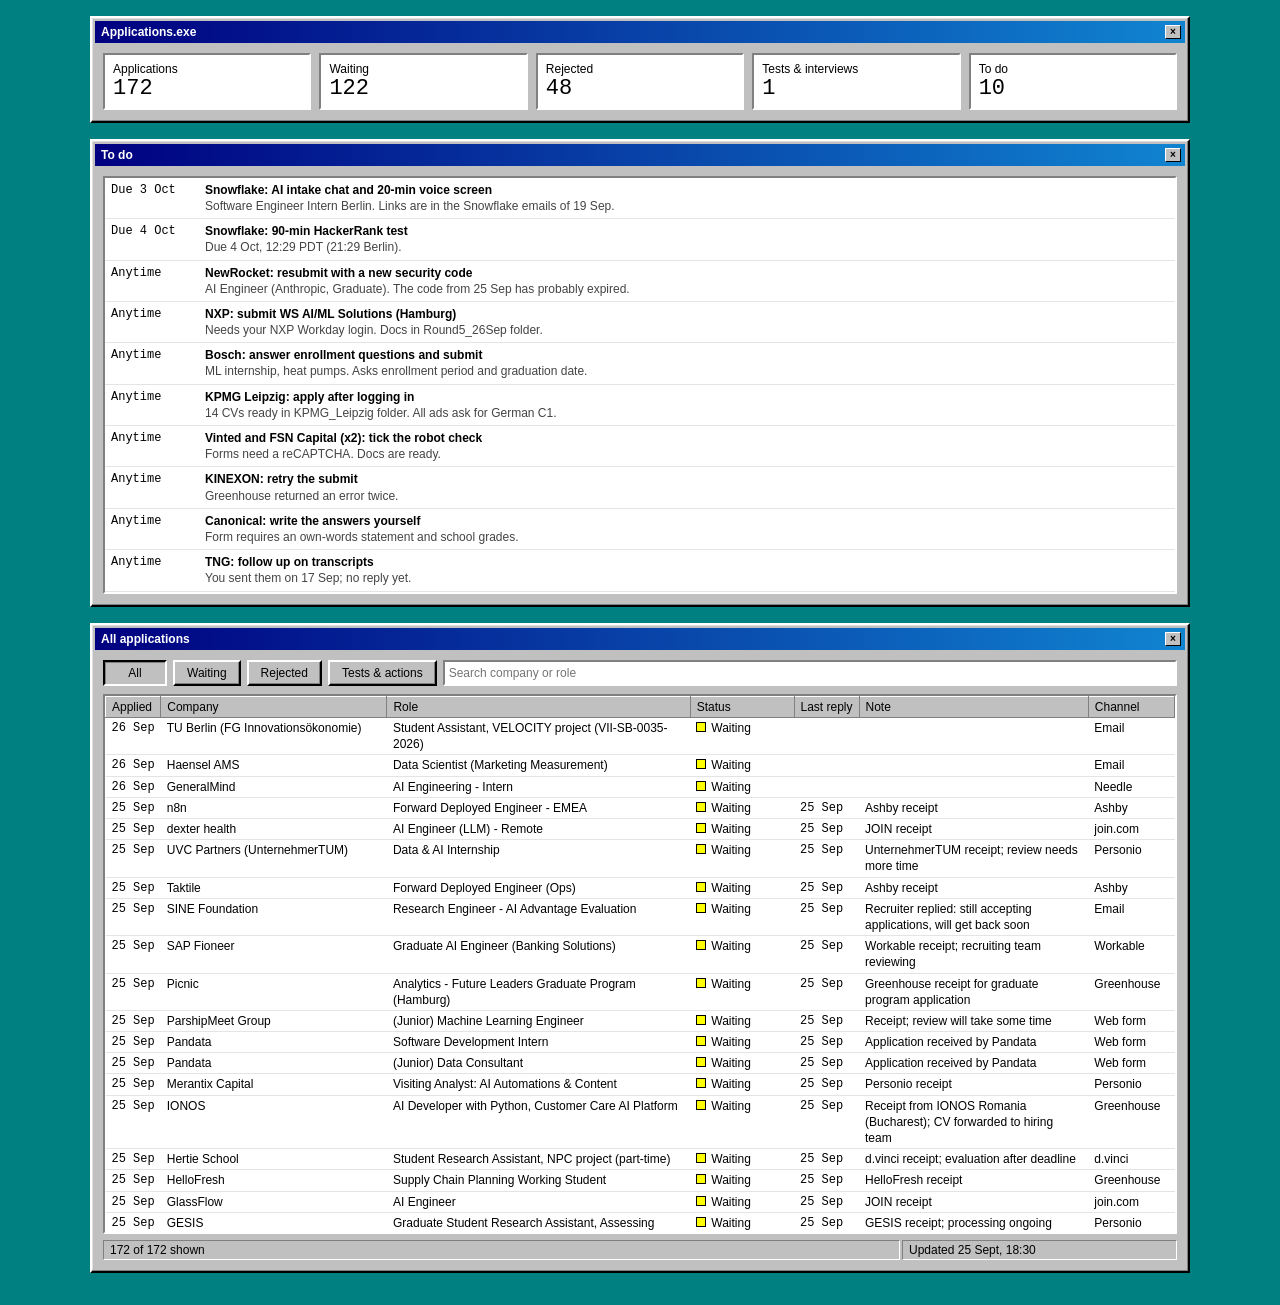
==== apps-7q2m/index.html @ 067a0014 "Add applications dashboard Signed-off-by: Enes Sejdini <enessejdin111@gmail.com>" ====
<!DOCTYPE html>
<html lang="en">
<head>
<meta charset="utf-8">
<meta name="viewport" content="width=device-width, initial-scale=1">
<meta name="robots" content="noindex, nofollow, noarchive">
<title>Applications</title>
<link rel="icon" href="data:,">
<style>
  :root {
    --face: #c0c0c0; --hi: #ffffff; --lo: #808080; --dark: #000000;
    --desk: #008080; --title: #000080; --title2: #1084d0; --field: #ffffff;
    --text: #000000; --sel: #000080; --seltext: #ffffff;
  }
  * { box-sizing: border-box; }
  html, body { margin: 0; }
  body {
    background: var(--desk); color: var(--text);
    font: 12px/1.35 Tahoma, "MS Sans Serif", "Segoe UI", Verdana, sans-serif;
    padding: 16px; min-height: 100vh;
  }
  .win {
    background: var(--face); max-width: 1100px; margin: 0 auto 16px;
    border: 2px solid; border-color: var(--hi) var(--dark) var(--dark) var(--hi);
    box-shadow: inset -1px -1px var(--lo), inset 1px 1px #dfdfdf; padding: 3px;
  }
  .bar {
    background: linear-gradient(90deg, var(--title), var(--title2));
    color: #fff; font-weight: bold; padding: 3px 4px 3px 6px;
    display: flex; align-items: center; justify-content: space-between; gap: 8px;
  }
  .bar .x {
    width: 16px; height: 14px; background: var(--face); color: #000; font: bold 10px/12px Tahoma, sans-serif;
    text-align: center; border: 1px solid; border-color: var(--hi) var(--dark) var(--dark) var(--hi);
  }
  .body { padding: 10px 8px 8px; }
  .row { display: flex; flex-wrap: wrap; gap: 8px; }
  .stat {
    flex: 1 1 120px; background: var(--field); padding: 6px 8px;
    border: 2px solid; border-color: var(--lo) var(--hi) var(--hi) var(--lo);
  }
  .stat b { display: block; font-size: 22px; line-height: 1.1; font-weight: normal; font-family: "Courier New", monospace; }
  button, .btn {
    font: inherit; color: #000; background: var(--face); padding: 3px 12px; min-width: 64px; cursor: pointer;
    border: 2px solid; border-color: var(--hi) var(--dark) var(--dark) var(--hi);
    box-shadow: inset -1px -1px var(--lo);
  }
  button:active, button[aria-pressed="true"] {
    border-color: var(--dark) var(--hi) var(--hi) var(--dark); box-shadow: inset 1px 1px var(--lo);
  }
  button:focus-visible { outline: 1px dotted #000; outline-offset: -5px; }
  input[type=search] {
    font: inherit; padding: 3px 4px; background: var(--field); min-width: 180px; flex: 1 1 180px;
    border: 2px solid; border-color: var(--lo) var(--hi) var(--hi) var(--lo);
  }
  .toolbar { display: flex; flex-wrap: wrap; gap: 6px; align-items: center; margin-bottom: 8px; }
  .sunken {
    background: var(--field); border: 2px solid; border-color: var(--lo) var(--hi) var(--hi) var(--lo);
    overflow: auto; max-height: 60vh;
  }
  table { border-collapse: collapse; width: 100%; min-width: 760px; }
  th {
    position: sticky; top: 0; background: var(--face); text-align: left; font-weight: normal;
    padding: 2px 6px; white-space: nowrap; cursor: pointer; user-select: none;
    border: 1px solid; border-color: var(--hi) var(--lo) var(--lo) var(--hi);
  }
  td { padding: 2px 6px; vertical-align: top; border-bottom: 1px solid #e4e4e4; }
  tr:hover td { background: var(--sel); color: var(--seltext); }
  td.d { white-space: nowrap; font-family: "Courier New", monospace; }
  .st { white-space: nowrap; }
  .st::before { content: ""; display: inline-block; width: 8px; height: 8px; margin-right: 5px; border: 1px solid #000; vertical-align: 0; }
  .st.Waiting::before { background: #ffff00; }
  .st.Rejected::before { background: #808080; }
  .st.Assessment::before, .st.Interview::before { background: #00ff00; }
  .st.Action::before { background: #ff0000; }
  ul.todo { margin: 0; padding: 0; list-style: none; }
  ul.todo li { padding: 4px 6px; border-bottom: 1px solid #e4e4e4; display: flex; gap: 10px; }
  ul.todo .due { font-family: "Courier New", monospace; white-space: nowrap; min-width: 84px; }
  ul.todo .sub { color: #444; }
  tr:hover td .sub { color: inherit; }
  .status {
    display: flex; gap: 2px; margin-top: 6px;
  }
  .status span {
    padding: 1px 6px; flex: 1; border: 1px solid; border-color: var(--lo) var(--hi) var(--hi) var(--lo); white-space: nowrap; overflow: hidden; text-overflow: ellipsis;
  }
  .status span:first-child { flex: 3; }
  @media (max-width: 600px) { body { padding: 8px; } .stat b { font-size: 18px; } }
</style>
</head>
<body>

<div class="win">
  <div class="bar"><span>Applications.exe</span><span class="x" aria-hidden="true">×</span></div>
  <div class="body">
    <div class="row" id="stats"></div>
  </div>
</div>

<div class="win">
  <div class="bar"><span>To do</span><span class="x" aria-hidden="true">×</span></div>
  <div class="body"><div class="sunken" style="max-height:none"><ul class="todo" id="todo"></ul></div></div>
</div>

<div class="win">
  <div class="bar"><span>All applications</span><span class="x" aria-hidden="true">×</span></div>
  <div class="body">
    <div class="toolbar" id="filters">
      <button data-f="all" aria-pressed="true">All</button>
      <button data-f="Waiting">Waiting</button>
      <button data-f="Rejected">Rejected</button>
      <button data-f="open">Tests &amp; actions</button>
      <input type="search" id="q" placeholder="Search company or role" aria-label="Search">
    </div>
    <div class="sunken">
      <table>
        <thead><tr>
          <th data-k="date">Applied</th><th data-k="company">Company</th><th data-k="role">Role</th>
          <th data-k="state">Status</th><th data-k="last">Last reply</th><th data-k="note">Note</th><th data-k="method">Channel</th>
        </tr></thead>
        <tbody id="rows"></tbody>
      </table>
    </div>
    <div class="status"><span id="sb1">Loading…</span><span id="sb2"></span></div>
  </div>
</div>

<script>
(function () {
  var data = null, filter = "all", sortKey = "date", asc = false;
  var $ = function (id) { return document.getElementById(id); };
  var esc = function (s) { return String(s == null ? "" : s).replace(/[&<>"]/g, function (c) { return {"&":"&amp;","<":"&lt;",">":"&gt;","\"":"&quot;"}[c]; }); };
  var fmt = function (d) {
    if (!d) return "";
    var p = d.split("-"); var m = ["Jan","Feb","Mar","Apr","May","Jun","Jul","Aug","Sep","Oct","Nov","Dec"];
    return p.length === 3 ? (+p[2]) + " " + m[+p[1] - 1] : d;
  };
  var cls = function (s) { return s === "Action needed" ? "Action" : s; };

  function stats() {
    var r = data.rows, c = {};
    r.forEach(function (x) { c[x.state] = (c[x.state] || 0) + 1; });
    var items = [
      ["Applications", r.length], ["Waiting", c.Waiting || 0], ["Rejected", c.Rejected || 0],
      ["Tests & interviews", (c.Interview || 0) + (c.Assessment || 0)], ["To do", data.todo.length]
    ];
    $("stats").innerHTML = items.map(function (i) { return '<div class="stat">' + esc(i[0]) + '<b>' + i[1] + '</b></div>'; }).join("");
  }

  function todo() {
    $("todo").innerHTML = data.todo.map(function (t) {
      return '<li><span class="due">' + (t.due ? "Due " + esc(fmt(t.due)) : "Anytime") + '</span><span><b>' + esc(t.item) + '</b><br><span class="sub">' + esc(t.detail) + '</span></span></li>';
    }).join("");
  }

  function table() {
    var q = $("q").value.trim().toLowerCase();
    var r = data.rows.filter(function (x) {
      if (filter === "open" && !(x.state === "Action needed" || x.state === "Assessment" || x.state === "Interview")) return false;
      if (filter !== "all" && filter !== "open" && x.state !== filter) return false;
      return !q || (x.company + " " + x.role).toLowerCase().indexOf(q) > -1;
    }).sort(function (a, b) {
      var A = a[sortKey] || "", B = b[sortKey] || "";
      return (A < B ? -1 : A > B ? 1 : 0) * (asc ? 1 : -1);
    });
    $("rows").innerHTML = r.map(function (x) {
      return "<tr><td class=d>" + esc(fmt(x.date)) + "</td><td>" + esc(x.company) + "</td><td>" + esc(x.role) +
        '</td><td class="st ' + esc(cls(x.state)) + '">' + esc(x.state) + "</td><td class=d>" + esc(fmt(x.last)) +
        "</td><td>" + esc(x.note) + "</td><td>" + esc(x.method) + "</td></tr>";
    }).join("");
    $("sb1").textContent = r.length + " of " + data.rows.length + " shown";
  }

  document.querySelectorAll("#filters button").forEach(function (b) {
    b.addEventListener("click", function () {
      filter = b.getAttribute("data-f");
      document.querySelectorAll("#filters button").forEach(function (o) { o.setAttribute("aria-pressed", o === b); });
      table();
    });
  });
  document.querySelectorAll("th").forEach(function (th) {
    th.addEventListener("click", function () {
      var k = th.getAttribute("data-k"); asc = sortKey === k ? !asc : k !== "date" && k !== "last"; sortKey = k; table();
    });
  });
  $("q").addEventListener("input", table);

  fetch("data.json", { cache: "no-store" }).then(function (r) { return r.json(); }).then(function (d) {
    data = d; stats(); todo(); table();
    var g = new Date(d.generated);
    $("sb2").textContent = "Updated " + g.toLocaleString("en-GB", { day: "numeric", month: "short", hour: "2-digit", minute: "2-digit" });
  }).catch(function () { $("sb1").textContent = "Could not load data.json"; });
})();
</script>
</body>
</html>
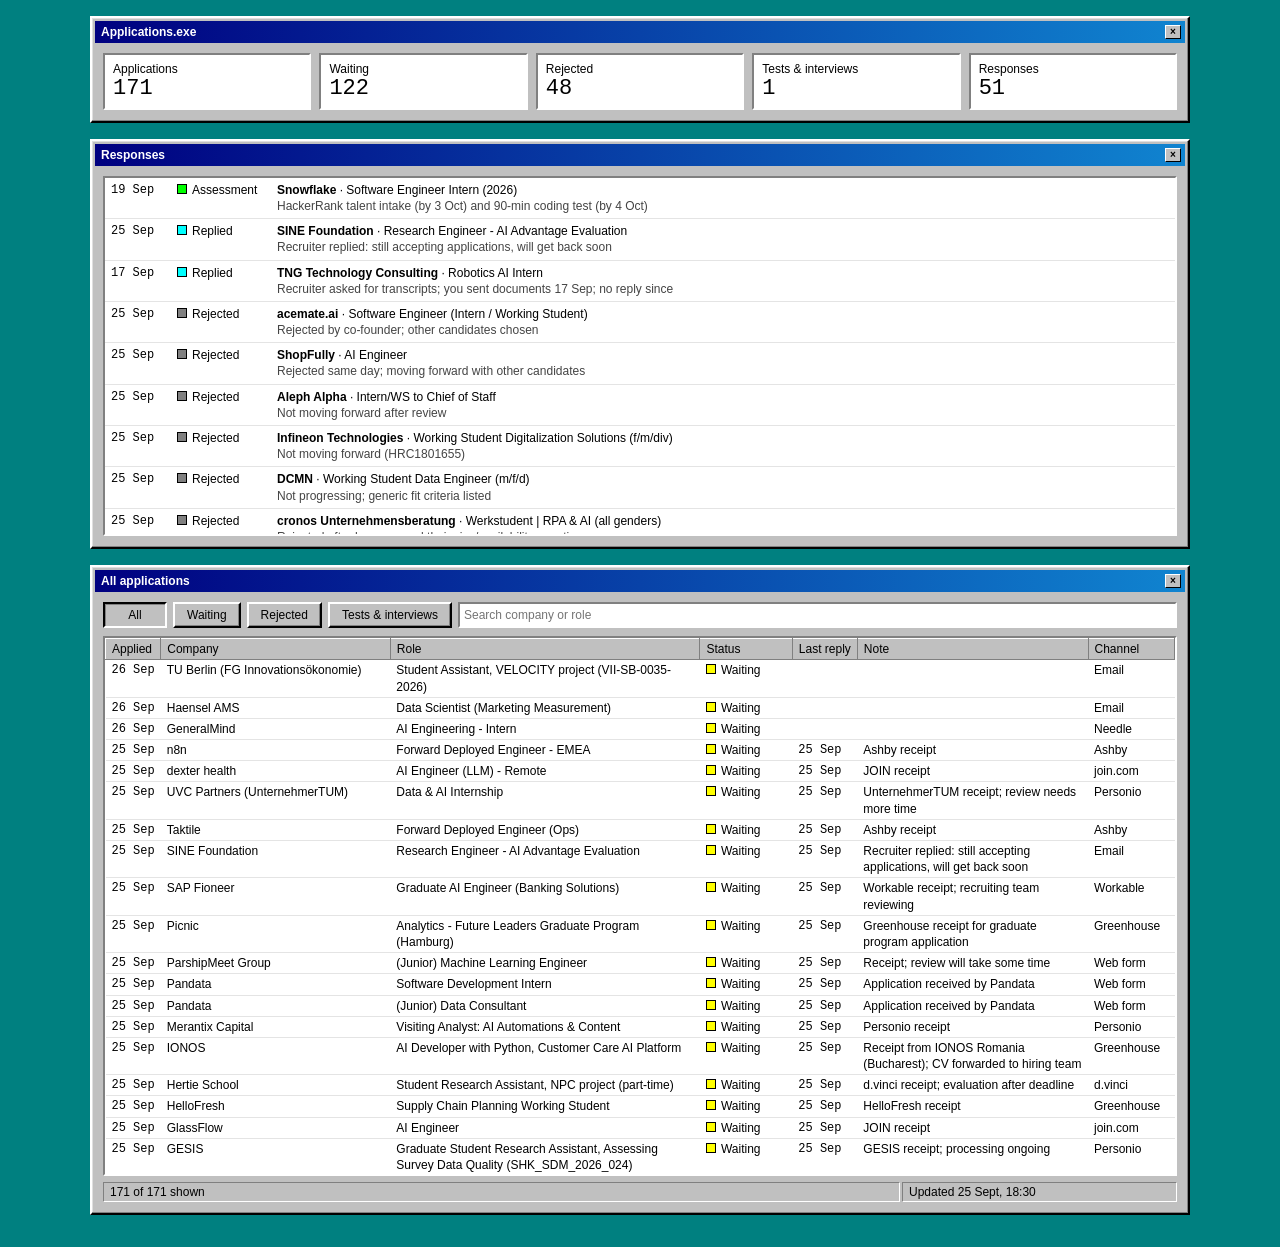
==== commit dd2f946b: "Add files via upload Signed-off-by: Enes Sejdini <enessejdin111@gmail.com>" ====
--- a/apps-7q2m/index.html
+++ b/apps-7q2m/index.html
@@ -72,10 +72,11 @@
   .st.Waiting::before { background: #ffff00; }
   .st.Rejected::before { background: #808080; }
   .st.Assessment::before, .st.Interview::before { background: #00ff00; }
+  .st.Replied::before { background: #00ffff; }
   .st.Action::before { background: #ff0000; }
   ul.todo { margin: 0; padding: 0; list-style: none; }
   ul.todo li { padding: 4px 6px; border-bottom: 1px solid #e4e4e4; display: flex; gap: 10px; }
-  ul.todo .due { font-family: "Courier New", monospace; white-space: nowrap; min-width: 84px; }
+  ul.todo .due { font-family: "Courier New", monospace; white-space: nowrap; min-width: 56px; }
   ul.todo .sub { color: #444; }
   tr:hover td .sub { color: inherit; }
   .status {
@@ -98,8 +99,8 @@
 </div>
 
 <div class="win">
-  <div class="bar"><span>To do</span><span class="x" aria-hidden="true">×</span></div>
-  <div class="body"><div class="sunken" style="max-height:none"><ul class="todo" id="todo"></ul></div></div>
+  <div class="bar"><span>Responses</span><span class="x" aria-hidden="true">×</span></div>
+  <div class="body"><div class="sunken" style="max-height:40vh"><ul class="todo" id="todo"></ul></div></div>
 </div>
 
 <div class="win">
@@ -109,7 +110,7 @@
       <button data-f="all" aria-pressed="true">All</button>
       <button data-f="Waiting">Waiting</button>
       <button data-f="Rejected">Rejected</button>
-      <button data-f="open">Tests &amp; actions</button>
+      <button data-f="open">Tests &amp; interviews</button>
       <input type="search" id="q" placeholder="Search company or role" aria-label="Search">
     </div>
     <div class="sunken">
@@ -142,14 +143,14 @@
     r.forEach(function (x) { c[x.state] = (c[x.state] || 0) + 1; });
     var items = [
       ["Applications", r.length], ["Waiting", c.Waiting || 0], ["Rejected", c.Rejected || 0],
-      ["Tests & interviews", (c.Interview || 0) + (c.Assessment || 0)], ["To do", data.todo.length]
+      ["Tests & interviews", (c.Interview || 0) + (c.Assessment || 0)], ["Responses", data.responses.length]
     ];
     $("stats").innerHTML = items.map(function (i) { return '<div class="stat">' + esc(i[0]) + '<b>' + i[1] + '</b></div>'; }).join("");
   }
 
   function todo() {
-    $("todo").innerHTML = data.todo.map(function (t) {
-      return '<li><span class="due">' + (t.due ? "Due " + esc(fmt(t.due)) : "Anytime") + '</span><span><b>' + esc(t.item) + '</b><br><span class="sub">' + esc(t.detail) + '</span></span></li>';
+    $("todo").innerHTML = data.responses.map(function (t) {
+      return '<li><span class="due">' + esc(fmt(t.date)) + '</span><span class="st ' + esc(cls(t.state)) + '" style="min-width:90px">' + esc(t.state) + '</span><span><b>' + esc(t.company) + '</b> · ' + esc(t.role) + '<br><span class="sub">' + esc(t.note) + '</span></span></li>';
     }).join("");
   }
 
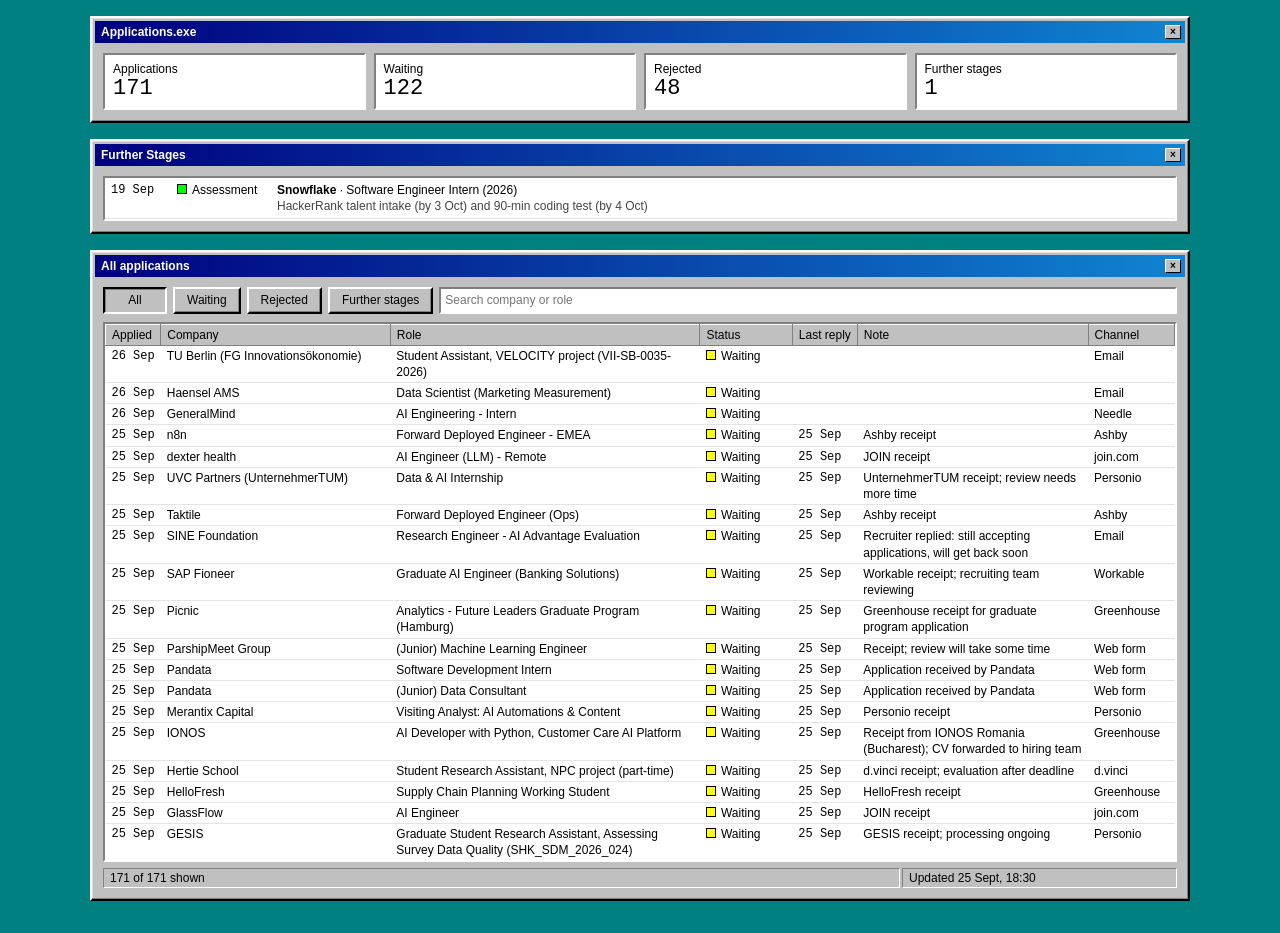
==== commit 5525ca59: "Add files via upload Signed-off-by: Enes Sejdini <enessejdin111@gmail.com>" ====
--- a/apps-7q2m/index.html
+++ b/apps-7q2m/index.html
@@ -99,7 +99,7 @@
 </div>
 
 <div class="win">
-  <div class="bar"><span>Responses</span><span class="x" aria-hidden="true">×</span></div>
+  <div class="bar"><span>Further Stages</span><span class="x" aria-hidden="true">×</span></div>
   <div class="body"><div class="sunken" style="max-height:40vh"><ul class="todo" id="todo"></ul></div></div>
 </div>
 
@@ -110,7 +110,7 @@
       <button data-f="all" aria-pressed="true">All</button>
       <button data-f="Waiting">Waiting</button>
       <button data-f="Rejected">Rejected</button>
-      <button data-f="open">Tests &amp; interviews</button>
+      <button data-f="open">Further stages</button>
       <input type="search" id="q" placeholder="Search company or role" aria-label="Search">
     </div>
     <div class="sunken">
@@ -143,15 +143,16 @@
     r.forEach(function (x) { c[x.state] = (c[x.state] || 0) + 1; });
     var items = [
       ["Applications", r.length], ["Waiting", c.Waiting || 0], ["Rejected", c.Rejected || 0],
-      ["Tests & interviews", (c.Interview || 0) + (c.Assessment || 0)], ["Responses", data.responses.length]
+      ["Further stages", (c.Interview || 0) + (c.Assessment || 0)]
     ];
     $("stats").innerHTML = items.map(function (i) { return '<div class="stat">' + esc(i[0]) + '<b>' + i[1] + '</b></div>'; }).join("");
   }
 
   function todo() {
-    $("todo").innerHTML = data.responses.map(function (t) {
-      return '<li><span class="due">' + esc(fmt(t.date)) + '</span><span class="st ' + esc(cls(t.state)) + '" style="min-width:90px">' + esc(t.state) + '</span><span><b>' + esc(t.company) + '</b> · ' + esc(t.role) + '<br><span class="sub">' + esc(t.note) + '</span></span></li>';
-    }).join("");
+    var f = data.rows.filter(function (x) { return x.state === "Assessment" || x.state === "Interview"; });
+    $("todo").innerHTML = f.length ? f.map(function (t) {
+      return '<li><span class="due">' + esc(fmt(t.last || t.date)) + '</span><span class="st ' + esc(cls(t.state)) + '" style="min-width:90px">' + esc(t.state) + '</span><span><b>' + esc(t.company) + '</b> · ' + esc(t.role) + '<br><span class="sub">' + esc(t.note) + '</span></span></li>';
+    }).join("") : '<li>No applications in a further stage yet.</li>';
   }
 
   function table() {
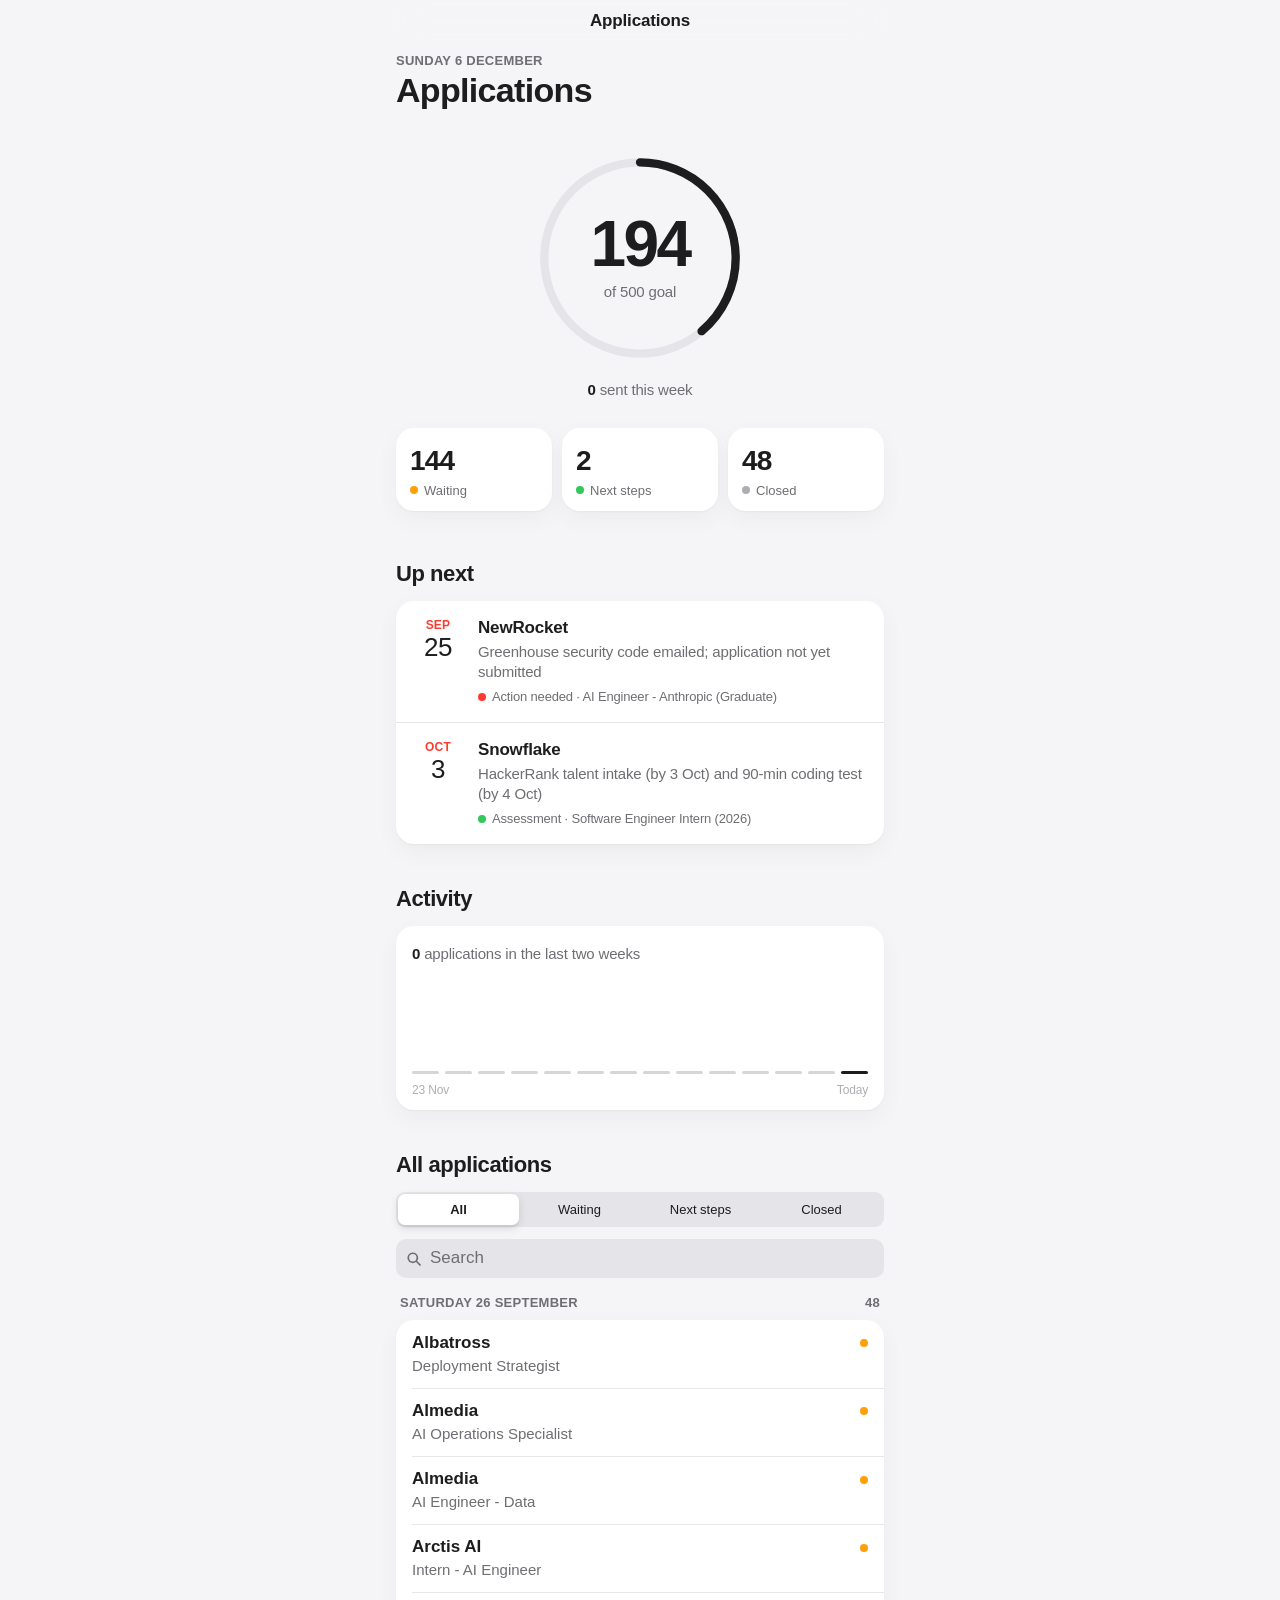
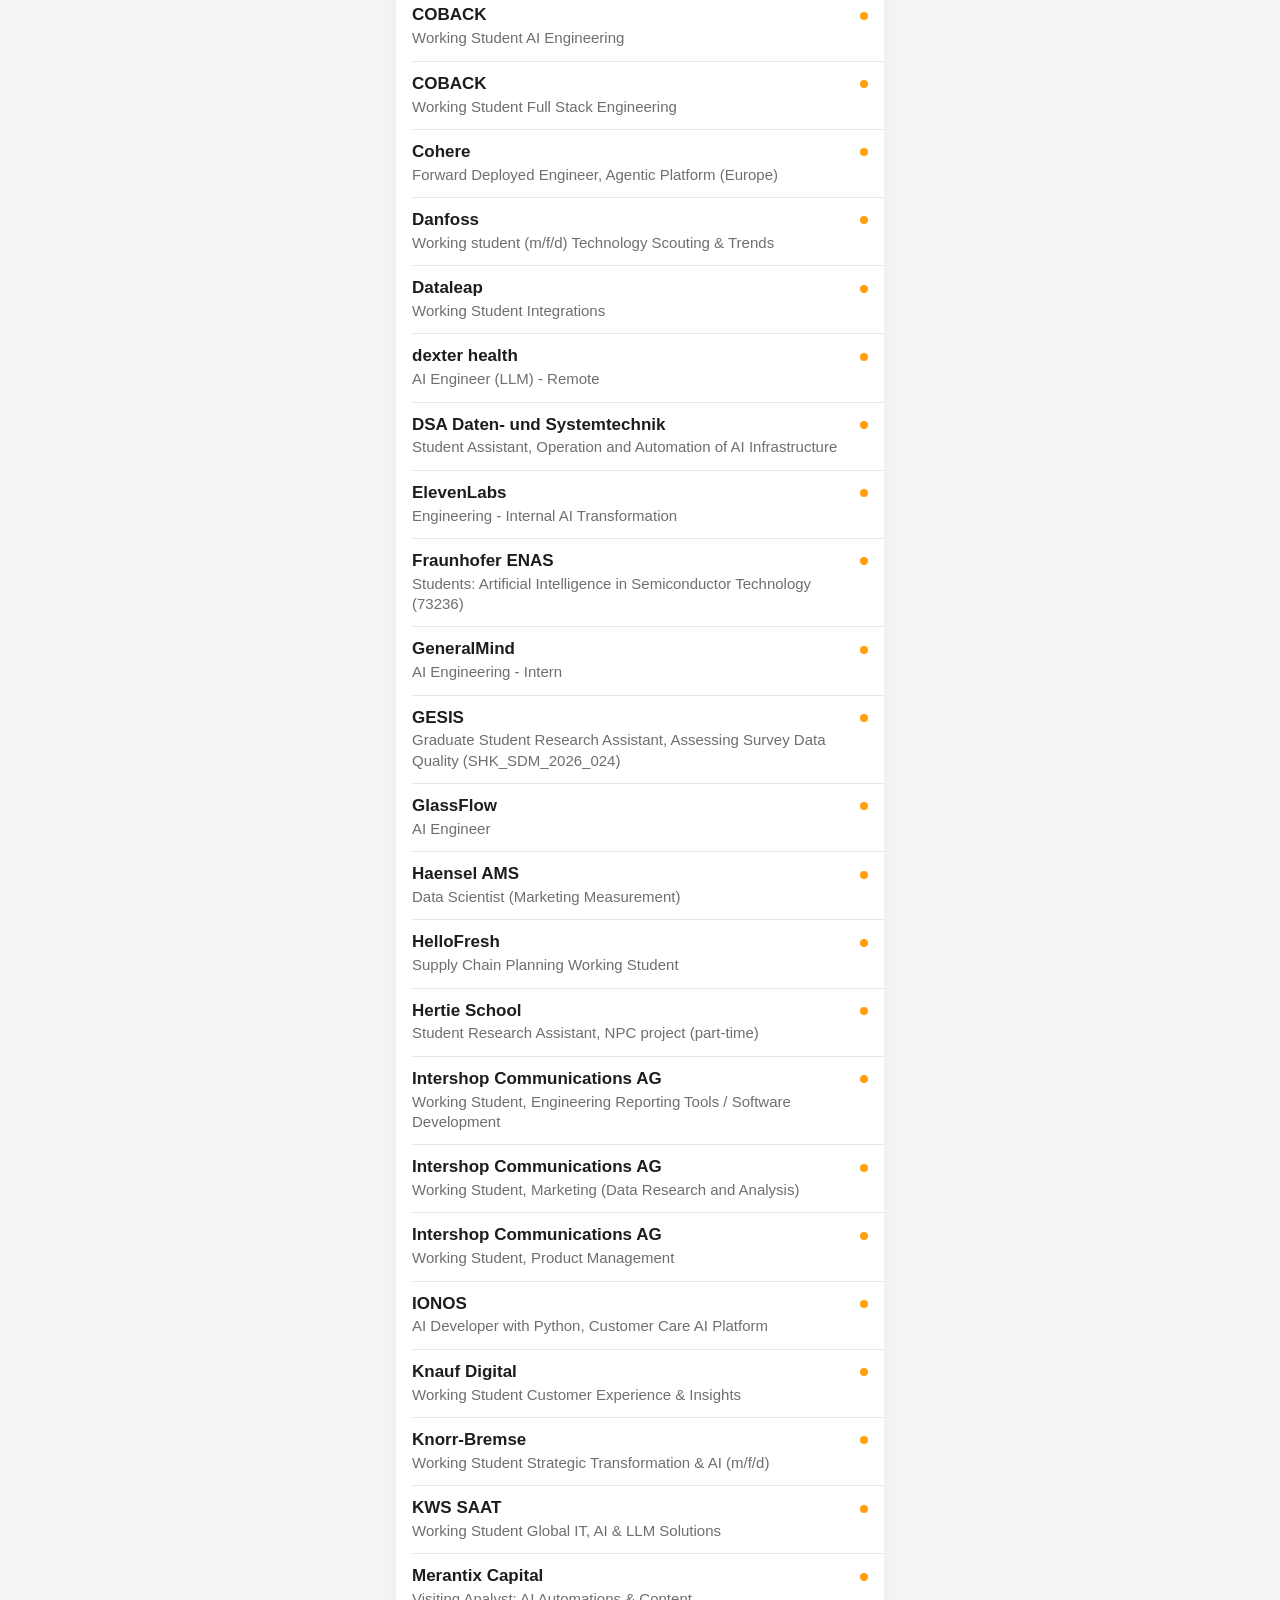
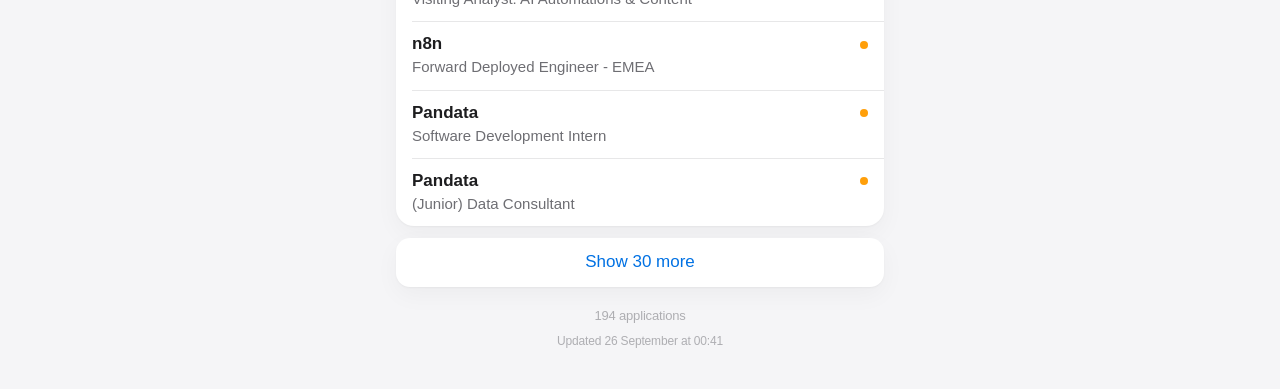
==== commit 79bdb026: "Redesign dashboard: minimalist app style Signed-off-by: Enes Sejdini <enessejdin111@gmail.com>" ====
--- a/apps-7q2m/index.html
+++ b/apps-7q2m/index.html
@@ -2,196 +2,341 @@
 <html lang="en">
 <head>
 <meta charset="utf-8">
-<meta name="viewport" content="width=device-width, initial-scale=1">
+<meta name="viewport" content="width=device-width, initial-scale=1, viewport-fit=cover">
 <meta name="robots" content="noindex, nofollow, noarchive">
+<meta name="apple-mobile-web-app-capable" content="yes">
+<meta name="mobile-web-app-capable" content="yes">
+<meta name="apple-mobile-web-app-status-bar-style" content="default">
+<meta name="apple-mobile-web-app-title" content="Applications">
+<meta name="theme-color" content="#f5f5f7" media="(prefers-color-scheme: light)">
+<meta name="theme-color" content="#000000" media="(prefers-color-scheme: dark)">
 <title>Applications</title>
-<link rel="icon" href="data:,">
+<link rel="icon" type="image/png" href="icon.png">
+<link rel="apple-touch-icon" href="icon.png">
 <style>
   :root {
-    --face: #c0c0c0; --hi: #ffffff; --lo: #808080; --dark: #000000;
-    --desk: #008080; --title: #000080; --title2: #1084d0; --field: #ffffff;
-    --text: #000000; --sel: #000080; --seltext: #ffffff;
-  }
-  * { box-sizing: border-box; }
-  html, body { margin: 0; }
+    --bg: #f5f5f7;
+    --card: #ffffff;
+    --text: #1d1d1f;
+    --sub: #6e6e73;
+    --faint: #aeaeb2;
+    --line: rgba(60, 60, 67, 0.12);
+    --fill: rgba(118, 118, 128, 0.12);
+    --accent: #0071e3;
+    --wait: #ff9f0a;
+    --no: #aeaeb2;
+    --go: #34c759;
+    --act: #ff3b30;
+    --bar: rgba(245, 245, 247, 0.72);
+    --shadow: 0 1px 2px rgba(0,0,0,0.04), 0 8px 24px rgba(0,0,0,0.04);
+    --segsel: #ffffff;
+  }
+  @media (prefers-color-scheme: dark) {
+    :root {
+      --bg: #000000;
+      --card: #1c1c1e;
+      --text: #f5f5f7;
+      --sub: #98989d;
+      --faint: #636366;
+      --line: rgba(84, 84, 88, 0.55);
+      --fill: rgba(118, 118, 128, 0.24);
+      --accent: #2997ff;
+      --wait: #ff9f0a;
+      --no: #636366;
+      --go: #30d158;
+      --act: #ff453a;
+      --bar: rgba(0, 0, 0, 0.72);
+      --shadow: none;
+      --segsel: #636366;
+    }
+  }
+  * { box-sizing: border-box; -webkit-tap-highlight-color: transparent; }
+  html { -webkit-text-size-adjust: 100%; }
   body {
-    background: var(--desk); color: var(--text);
-    font: 12px/1.35 Tahoma, "MS Sans Serif", "Segoe UI", Verdana, sans-serif;
-    padding: 16px; min-height: 100vh;
-  }
-  .win {
-    background: var(--face); max-width: 1100px; margin: 0 auto 16px;
-    border: 2px solid; border-color: var(--hi) var(--dark) var(--dark) var(--hi);
-    box-shadow: inset -1px -1px var(--lo), inset 1px 1px #dfdfdf; padding: 3px;
-  }
-  .bar {
-    background: linear-gradient(90deg, var(--title), var(--title2));
-    color: #fff; font-weight: bold; padding: 3px 4px 3px 6px;
-    display: flex; align-items: center; justify-content: space-between; gap: 8px;
-  }
-  .bar .x {
-    width: 16px; height: 14px; background: var(--face); color: #000; font: bold 10px/12px Tahoma, sans-serif;
-    text-align: center; border: 1px solid; border-color: var(--hi) var(--dark) var(--dark) var(--hi);
-  }
-  .body { padding: 10px 8px 8px; }
-  .row { display: flex; flex-wrap: wrap; gap: 8px; }
-  .stat {
-    flex: 1 1 120px; background: var(--field); padding: 6px 8px;
-    border: 2px solid; border-color: var(--lo) var(--hi) var(--hi) var(--lo);
-  }
-  .stat b { display: block; font-size: 22px; line-height: 1.1; font-weight: normal; font-family: "Courier New", monospace; }
-  button, .btn {
-    font: inherit; color: #000; background: var(--face); padding: 3px 12px; min-width: 64px; cursor: pointer;
-    border: 2px solid; border-color: var(--hi) var(--dark) var(--dark) var(--hi);
-    box-shadow: inset -1px -1px var(--lo);
-  }
-  button:active, button[aria-pressed="true"] {
-    border-color: var(--dark) var(--hi) var(--hi) var(--dark); box-shadow: inset 1px 1px var(--lo);
-  }
-  button:focus-visible { outline: 1px dotted #000; outline-offset: -5px; }
-  input[type=search] {
-    font: inherit; padding: 3px 4px; background: var(--field); min-width: 180px; flex: 1 1 180px;
-    border: 2px solid; border-color: var(--lo) var(--hi) var(--hi) var(--lo);
-  }
-  .toolbar { display: flex; flex-wrap: wrap; gap: 6px; align-items: center; margin-bottom: 8px; }
-  .sunken {
-    background: var(--field); border: 2px solid; border-color: var(--lo) var(--hi) var(--hi) var(--lo);
-    overflow: auto; max-height: 60vh;
-  }
-  table { border-collapse: collapse; width: 100%; min-width: 760px; }
-  th {
-    position: sticky; top: 0; background: var(--face); text-align: left; font-weight: normal;
-    padding: 2px 6px; white-space: nowrap; cursor: pointer; user-select: none;
-    border: 1px solid; border-color: var(--hi) var(--lo) var(--lo) var(--hi);
-  }
-  td { padding: 2px 6px; vertical-align: top; border-bottom: 1px solid #e4e4e4; }
-  tr:hover td { background: var(--sel); color: var(--seltext); }
-  td.d { white-space: nowrap; font-family: "Courier New", monospace; }
-  .st { white-space: nowrap; }
-  .st::before { content: ""; display: inline-block; width: 8px; height: 8px; margin-right: 5px; border: 1px solid #000; vertical-align: 0; }
-  .st.Waiting::before { background: #ffff00; }
-  .st.Rejected::before { background: #808080; }
-  .st.Assessment::before, .st.Interview::before { background: #00ff00; }
-  .st.Replied::before { background: #00ffff; }
-  .st.Action::before { background: #ff0000; }
-  ul.todo { margin: 0; padding: 0; list-style: none; }
-  ul.todo li { padding: 4px 6px; border-bottom: 1px solid #e4e4e4; display: flex; gap: 10px; }
-  ul.todo .due { font-family: "Courier New", monospace; white-space: nowrap; min-width: 56px; }
-  ul.todo .sub { color: #444; }
-  tr:hover td .sub { color: inherit; }
-  .status {
-    display: flex; gap: 2px; margin-top: 6px;
-  }
-  .status span {
-    padding: 1px 6px; flex: 1; border: 1px solid; border-color: var(--lo) var(--hi) var(--hi) var(--lo); white-space: nowrap; overflow: hidden; text-overflow: ellipsis;
-  }
-  .status span:first-child { flex: 3; }
-  @media (max-width: 600px) { body { padding: 8px; } .stat b { font-size: 18px; } }
+    margin: 0; background: var(--bg); color: var(--text);
+    font-family: -apple-system, BlinkMacSystemFont, "SF Pro Text", "SF Pro Display", "Helvetica Neue", Inter, "Segoe UI", Roboto, sans-serif;
+    font-size: 17px; line-height: 1.35; letter-spacing: -0.01em;
+    -webkit-font-smoothing: antialiased;
+  }
+  .app { max-width: 480px; margin: 0 auto; padding: 0 16px calc(40px + env(safe-area-inset-bottom)); }
+
+  /* compact bar that fades in on scroll */
+  .nav {
+    position: sticky; top: 0; z-index: 10; margin: 0 -16px;
+    padding: calc(10px + env(safe-area-inset-top)) 16px 10px;
+    background: var(--bar); backdrop-filter: saturate(180%) blur(20px); -webkit-backdrop-filter: saturate(180%) blur(20px);
+    border-bottom: 0.5px solid transparent; text-align: center;
+    font-weight: 600; font-size: 17px;
+    transition: border-color .2s;
+  }
+  .nav span { opacity: 0; transition: opacity .2s; }
+  .nav.on { border-bottom-color: var(--line); }
+  .nav.on span { opacity: 1; }
+
+  header { padding: 8px 0 24px; }
+  .eyebrow { color: var(--sub); font-size: 13px; font-weight: 600; text-transform: uppercase; letter-spacing: 0.02em; }
+  h1 { margin: 2px 0 0; font-size: 34px; line-height: 1.12; font-weight: 700; letter-spacing: -0.02em; }
+
+  .hero { text-align: center; padding: 20px 0 8px; }
+  .ring { position: relative; width: 208px; height: 208px; margin: 0 auto; }
+  .ring svg { width: 100%; height: 100%; transform: rotate(-90deg); }
+  .ring .track { stroke: var(--fill); }
+  .ring .prog { stroke: var(--text); stroke-linecap: round; transition: stroke-dashoffset 1.2s cubic-bezier(.2,.8,.2,1); }
+  .ring .mid { position: absolute; inset: 0; display: flex; flex-direction: column; align-items: center; justify-content: center; }
+  .big { font-size: 64px; font-weight: 600; letter-spacing: -0.04em; line-height: 1; font-variant-numeric: tabular-nums; }
+  .of { color: var(--sub); font-size: 15px; margin-top: 6px; }
+  .today { color: var(--sub); font-size: 15px; margin-top: 18px; }
+  .today b { color: var(--text); font-weight: 600; }
+
+  .stats { display: grid; grid-template-columns: repeat(3, 1fr); gap: 10px; margin: 28px 0 0; }
+  .stat { background: var(--card); border-radius: 18px; padding: 14px 14px 12px; box-shadow: var(--shadow); text-align: left; border: 0; font: inherit; color: inherit; cursor: pointer; }
+  .stat .n { font-size: 28px; font-weight: 600; letter-spacing: -0.03em; font-variant-numeric: tabular-nums; }
+  .stat .l { font-size: 13px; color: var(--sub); margin-top: 2px; display: flex; align-items: center; gap: 6px; }
+
+  .dot { width: 8px; height: 8px; border-radius: 50%; display: inline-block; flex: none; background: var(--wait); }
+  .dot.Rejected { background: var(--no); }
+  .dot.Assessment, .dot.Interview { background: var(--go); }
+  .dot.Action { background: var(--act); }
+
+  h2 { font-size: 22px; font-weight: 700; letter-spacing: -0.02em; margin: 40px 0 12px; }
+  .card { background: var(--card); border-radius: 18px; box-shadow: var(--shadow); overflow: hidden; }
+
+  .next { padding: 16px; display: flex; gap: 14px; align-items: flex-start; }
+  .next + .next { border-top: 0.5px solid var(--line); }
+  .when { flex: none; width: 52px; text-align: center; }
+  .when .m { font-size: 12px; font-weight: 600; color: var(--act); text-transform: uppercase; letter-spacing: 0.02em; }
+  .when .d { font-size: 26px; font-weight: 500; letter-spacing: -0.02em; line-height: 1.1; }
+  .next .t { font-weight: 600; }
+  .next .s { color: var(--sub); font-size: 15px; margin-top: 2px; }
+  .next .k { font-size: 13px; color: var(--sub); margin-top: 6px; display: flex; align-items: center; gap: 6px; }
+
+  .chart { padding: 18px 16px 12px; }
+  .bars { display: flex; align-items: flex-end; gap: 6px; height: 96px; }
+  .bars div { flex: 1; background: var(--text); opacity: .18; border-radius: 4px; min-height: 3px; transition: height .8s cubic-bezier(.2,.8,.2,1); }
+  .bars div.hot { opacity: 1; }
+  .axis { display: flex; justify-content: space-between; color: var(--faint); font-size: 12px; margin-top: 8px; }
+  .chart .cap { color: var(--sub); font-size: 15px; margin-bottom: 14px; }
+  .chart .cap b { color: var(--text); font-weight: 600; }
+
+  .seg { display: grid; grid-template-columns: repeat(4, 1fr); background: var(--fill); border-radius: 9px; padding: 2px; margin-bottom: 12px; }
+  .seg button { font: inherit; font-size: 13px; font-weight: 500; color: var(--text); border: 0; background: none; padding: 7px 0; border-radius: 7px; cursor: pointer; }
+  .seg button[aria-pressed="true"] { background: var(--segsel); box-shadow: 0 3px 8px rgba(0,0,0,.12), 0 3px 1px rgba(0,0,0,.04); font-weight: 600; }
+
+  .search { position: relative; margin-bottom: 16px; }
+  .search svg { position: absolute; left: 10px; top: 50%; transform: translateY(-50%); width: 16px; height: 16px; fill: var(--sub); }
+  .search input { width: 100%; font: inherit; font-size: 17px; color: var(--text); background: var(--fill); border: 0; border-radius: 10px; padding: 8px 12px 8px 34px; outline: none; -webkit-appearance: none; appearance: none; }
+  .search input::placeholder { color: var(--sub); }
+
+  .day { font-size: 13px; font-weight: 600; color: var(--sub); text-transform: uppercase; letter-spacing: 0.02em; margin: 22px 4px 8px; display: flex; justify-content: space-between; }
+  .day:first-child { margin-top: 0; }
+  .row { display: block; width: 100%; text-align: left; font: inherit; color: inherit; background: none; border: 0; padding: 12px 16px; cursor: pointer; position: relative; }
+  .row + .row::before { content: ""; position: absolute; top: 0; left: 16px; right: 0; border-top: 0.5px solid var(--line); }
+  .row .top { display: flex; align-items: center; gap: 10px; }
+  .row .c { font-weight: 600; flex: 1; min-width: 0; white-space: nowrap; overflow: hidden; text-overflow: ellipsis; }
+  .row .r { color: var(--sub); font-size: 15px; margin-top: 1px; display: -webkit-box; -webkit-line-clamp: 2; -webkit-box-orient: vertical; overflow: hidden; padding-right: 18px; }
+  .row .more { display: none; margin-top: 10px; font-size: 15px; }
+  .row.open .more { display: block; }
+  .row.open .r { -webkit-line-clamp: unset; }
+  .kv { display: flex; justify-content: space-between; gap: 12px; padding: 6px 0; border-top: 0.5px solid var(--line); }
+  .kv span:first-child { color: var(--sub); }
+  .kv span:last-child { text-align: right; }
+  .note { color: var(--sub); padding: 8px 0 2px; border-top: 0.5px solid var(--line); }
+  .empty { text-align: center; color: var(--sub); padding: 40px 16px; }
+  .count { text-align: center; color: var(--faint); font-size: 13px; margin-top: 20px; }
+  footer { text-align: center; color: var(--faint); font-size: 12px; margin-top: 8px; }
+
+  @media (min-width: 900px) { .app { max-width: 520px; } }
+  #seg { scroll-margin-top: 64px; }
+  .moreBtn { display: block; width: 100%; margin-top: 12px; font: inherit; font-size: 17px; color: var(--accent); background: var(--card); border: 0; border-radius: 14px; padding: 13px; cursor: pointer; box-shadow: var(--shadow); }
+  @media (prefers-reduced-motion: reduce) { * { transition: none !important; } }
 </style>
 </head>
 <body>
-
-<div class="win">
-  <div class="bar"><span>Applications.exe</span><span class="x" aria-hidden="true">×</span></div>
-  <div class="body">
-    <div class="row" id="stats"></div>
+<div class="app">
+  <div class="nav" id="nav"><span>Applications</span></div>
+
+  <header>
+    <div class="eyebrow" id="date">&nbsp;</div>
+    <h1>Applications</h1>
+  </header>
+
+  <section class="hero">
+    <div class="ring">
+      <svg viewBox="0 0 200 200" aria-hidden="true">
+        <circle class="track" cx="100" cy="100" r="92" fill="none" stroke-width="8"/>
+        <circle class="prog" id="prog" cx="100" cy="100" r="92" fill="none" stroke-width="8" stroke-dasharray="578.05" stroke-dashoffset="578.05"/>
+      </svg>
+      <div class="mid"><div class="big" id="total">0</div><div class="of" id="of">&nbsp;</div></div>
+    </div>
+    <div class="today" id="today">&nbsp;</div>
+
+    <div class="stats" id="stats"></div>
+  </section>
+
+  <h2 id="nextH" hidden>Up next</h2>
+  <div class="card" id="next" hidden></div>
+
+  <h2>Activity</h2>
+  <div class="card chart">
+    <div class="cap" id="cap">&nbsp;</div>
+    <div class="bars" id="bars"></div>
+    <div class="axis"><span id="a0"></span><span>Today</span></div>
   </div>
-</div>
-
-<div class="win">
-  <div class="bar"><span>Further Stages</span><span class="x" aria-hidden="true">×</span></div>
-  <div class="body"><div class="sunken" style="max-height:40vh"><ul class="todo" id="todo"></ul></div></div>
-</div>
-
-<div class="win">
-  <div class="bar"><span>All applications</span><span class="x" aria-hidden="true">×</span></div>
-  <div class="body">
-    <div class="toolbar" id="filters">
-      <button data-f="all" aria-pressed="true">All</button>
-      <button data-f="Waiting">Waiting</button>
-      <button data-f="Rejected">Rejected</button>
-      <button data-f="open">Further stages</button>
-      <input type="search" id="q" placeholder="Search company or role" aria-label="Search">
-    </div>
-    <div class="sunken">
-      <table>
-        <thead><tr>
-          <th data-k="date">Applied</th><th data-k="company">Company</th><th data-k="role">Role</th>
-          <th data-k="state">Status</th><th data-k="last">Last reply</th><th data-k="note">Note</th><th data-k="method">Channel</th>
-        </tr></thead>
-        <tbody id="rows"></tbody>
-      </table>
-    </div>
-    <div class="status"><span id="sb1">Loading…</span><span id="sb2"></span></div>
+
+  <h2>All applications</h2>
+  <div class="seg" id="seg" role="group" aria-label="Filter">
+    <button data-f="all" aria-pressed="true">All</button>
+    <button data-f="Waiting" aria-pressed="false">Waiting</button>
+    <button data-f="open" aria-pressed="false">Next steps</button>
+    <button data-f="Rejected" aria-pressed="false">Closed</button>
   </div>
+  <div class="search">
+    <svg viewBox="0 0 16 16" aria-hidden="true"><path d="M6.8 1.5a5.3 5.3 0 1 0 3.2 9.5l3.4 3.4a.8.8 0 1 0 1.1-1.1L11.1 10A5.3 5.3 0 0 0 6.8 1.5Zm0 1.6a3.7 3.7 0 1 1 0 7.4 3.7 3.7 0 0 1 0-7.4Z"/></svg>
+    <input type="search" id="q" placeholder="Search" aria-label="Search company or role" autocomplete="off">
+  </div>
+  <div id="list"></div>
+  <div class="count" id="count"></div>
+
+  <footer id="updated">&nbsp;</footer>
 </div>
 
 <script>
 (function () {
-  var data = null, filter = "all", sortKey = "date", asc = false;
+  var TARGET = 500;
+  var data = null, filter = "all", limit = 30;
   var $ = function (id) { return document.getElementById(id); };
   var esc = function (s) { return String(s == null ? "" : s).replace(/[&<>"]/g, function (c) { return {"&":"&amp;","<":"&lt;",">":"&gt;","\"":"&quot;"}[c]; }); };
-  var fmt = function (d) {
-    if (!d) return "";
-    var p = d.split("-"); var m = ["Jan","Feb","Mar","Apr","May","Jun","Jul","Aug","Sep","Oct","Nov","Dec"];
-    return p.length === 3 ? (+p[2]) + " " + m[+p[1] - 1] : d;
-  };
+  var M = ["Jan","Feb","Mar","Apr","May","Jun","Jul","Aug","Sep","Oct","Nov","Dec"];
+  var MF = ["January","February","March","April","May","June","July","August","September","October","November","December"];
+  var iso = function (d) { return d.getFullYear() + "-" + ("0" + (d.getMonth() + 1)).slice(-2) + "-" + ("0" + d.getDate()).slice(-2); };
+  var parse = function (s) { var p = (s || "").split("-"); return p.length === 3 ? new Date(+p[0], +p[1] - 1, +p[2]) : null; };
+  var short = function (s) { var d = parse(s); return d ? d.getDate() + " " + M[d.getMonth()] : ""; };
   var cls = function (s) { return s === "Action needed" ? "Action" : s; };
-
-  function stats() {
+  var label = function (s) { return s === "Rejected" ? "Closed" : s === "Action needed" ? "Action needed" : s; };
+  var isOpen = function (x) { return x.state === "Assessment" || x.state === "Interview" || x.state === "Action needed"; };
+
+  var now = new Date(), todayIso = iso(now);
+  var yd = new Date(now); yd.setDate(now.getDate() - 1); var yIso = iso(yd);
+  $("date").textContent = now.toLocaleDateString("en-GB", { weekday: "long", day: "numeric", month: "long" });
+
+  function count(to, el) {
+    var t0 = null, dur = 900;
+    function step(t) { if (!t0) t0 = t; var k = Math.min(1, (t - t0) / dur); el.textContent = Math.round(to * (1 - Math.pow(1 - k, 3))); if (k < 1) requestAnimationFrame(step); }
+    requestAnimationFrame(step);
+  }
+
+  function hero() {
     var r = data.rows, c = {};
     r.forEach(function (x) { c[x.state] = (c[x.state] || 0) + 1; });
-    var items = [
-      ["Applications", r.length], ["Waiting", c.Waiting || 0], ["Rejected", c.Rejected || 0],
-      ["Further stages", (c.Interview || 0) + (c.Assessment || 0)]
-    ];
-    $("stats").innerHTML = items.map(function (i) { return '<div class="stat">' + esc(i[0]) + '<b>' + i[1] + '</b></div>'; }).join("");
-  }
-
-  function todo() {
-    var f = data.rows.filter(function (x) { return x.state === "Assessment" || x.state === "Interview"; });
-    $("todo").innerHTML = f.length ? f.map(function (t) {
-      return '<li><span class="due">' + esc(fmt(t.last || t.date)) + '</span><span class="st ' + esc(cls(t.state)) + '" style="min-width:90px">' + esc(t.state) + '</span><span><b>' + esc(t.company) + '</b> · ' + esc(t.role) + '<br><span class="sub">' + esc(t.note) + '</span></span></li>';
-    }).join("") : '<li>No applications in a further stage yet.</li>';
-  }
-
-  function table() {
+    count(r.length, $("total"));
+    $("of").textContent = "of " + TARGET + " goal";
+    var circ = 578.05;
+    requestAnimationFrame(function () { $("prog").style.strokeDashoffset = circ * (1 - Math.min(1, r.length / TARGET)); });
+    var t = r.filter(function (x) { return x.date === todayIso; }).length;
+    var w = r.filter(function (x) { var d = parse(x.date); return d && (now - d) / 864e5 < 7; }).length;
+    $("today").innerHTML = t ? "<b>" + t + "</b> sent today · <b>" + w + "</b> this week" : "<b>" + w + "</b> sent this week";
+    var open = r.filter(isOpen).length;
+    var s = [["Waiting", c.Waiting || 0, "Waiting", "Waiting"], ["Next steps", open, "Assessment", "open"], ["Closed", c.Rejected || 0, "Rejected", "Rejected"]];
+    $("stats").innerHTML = s.map(function (i) {
+      return '<button class="stat" data-go="' + i[3] + '"><div class="n">' + i[1] + '</div><div class="l"><span class="dot ' + i[2] + '"></span>' + i[0] + "</div></button>";
+    }).join("");
+    document.querySelectorAll(".stat").forEach(function (b) {
+      b.addEventListener("click", function () { setFilter(b.getAttribute("data-go")); $("seg").scrollIntoView({ behavior: "smooth", block: "start" }); });
+    });
+  }
+
+  function dueFrom(x) {
+    var m = (x.note || "").match(/by (\d{1,2}) (Jan|Feb|Mar|Apr|May|Jun|Jul|Aug|Sep|Oct|Nov|Dec)/);
+    if (m) return { d: m[1], m: m[2] };
+    var d = parse(x.last || x.date); return d ? { d: d.getDate(), m: M[d.getMonth()] } : { d: "", m: "" };
+  }
+
+  function next() {
+    var n = data.rows.filter(isOpen);
+    if (!n.length) return;
+    $("nextH").hidden = false; $("next").hidden = false;
+    $("next").innerHTML = n.map(function (x) {
+      var d = dueFrom(x);
+      return '<div class="next"><div class="when"><div class="m">' + esc(d.m) + '</div><div class="d">' + esc(d.d) + "</div></div>" +
+        '<div><div class="t">' + esc(x.company) + '</div><div class="s">' + esc(x.note || x.role) + '</div>' +
+        '<div class="k"><span class="dot ' + esc(cls(x.state)) + '"></span>' + esc(label(x.state)) + " · " + esc(x.role) + "</div></div></div>";
+    }).join("");
+  }
+
+  function chart() {
+    var days = 14, byDay = {}, max = 1, tot = 0;
+    data.rows.forEach(function (x) { byDay[x.date] = (byDay[x.date] || 0) + 1; });
+    var cells = [];
+    for (var i = days - 1; i >= 0; i--) {
+      var d = new Date(now); d.setDate(now.getDate() - i);
+      var k = iso(d), v = byDay[k] || 0; tot += v; if (v > max) max = v;
+      cells.push({ k: k, v: v, d: d });
+    }
+    $("bars").innerHTML = cells.map(function (c, i) {
+      return '<div title="' + c.d.getDate() + " " + M[c.d.getMonth()] + ": " + c.v + '" style="height:3px" data-h="' + Math.max(3, Math.round(c.v / max * 96)) + '"' + (i === days - 1 ? ' class="hot"' : "") + "></div>";
+    }).join("");
+    requestAnimationFrame(function () { document.querySelectorAll("#bars div").forEach(function (b) { b.style.height = b.getAttribute("data-h") + "px"; }); });
+    $("a0").textContent = cells[0].d.getDate() + " " + M[cells[0].d.getMonth()];
+    $("cap").innerHTML = "<b>" + tot + "</b> applications in the last two weeks";
+  }
+
+  function dayLabel(k) {
+    if (k === todayIso) return "Today";
+    if (k === yIso) return "Yesterday";
+    var d = parse(k); return d ? d.toLocaleDateString("en-GB", { weekday: "long", day: "numeric", month: "long" }) : k;
+  }
+
+  function list() {
     var q = $("q").value.trim().toLowerCase();
     var r = data.rows.filter(function (x) {
-      if (filter === "open" && !(x.state === "Action needed" || x.state === "Assessment" || x.state === "Interview")) return false;
-      if (filter !== "all" && filter !== "open" && x.state !== filter) return false;
-      return !q || (x.company + " " + x.role).toLowerCase().indexOf(q) > -1;
-    }).sort(function (a, b) {
-      var A = a[sortKey] || "", B = b[sortKey] || "";
-      return (A < B ? -1 : A > B ? 1 : 0) * (asc ? 1 : -1);
-    });
-    $("rows").innerHTML = r.map(function (x) {
-      return "<tr><td class=d>" + esc(fmt(x.date)) + "</td><td>" + esc(x.company) + "</td><td>" + esc(x.role) +
-        '</td><td class="st ' + esc(cls(x.state)) + '">' + esc(x.state) + "</td><td class=d>" + esc(fmt(x.last)) +
-        "</td><td>" + esc(x.note) + "</td><td>" + esc(x.method) + "</td></tr>";
-    }).join("");
-    $("sb1").textContent = r.length + " of " + data.rows.length + " shown";
-  }
-
-  document.querySelectorAll("#filters button").forEach(function (b) {
-    b.addEventListener("click", function () {
-      filter = b.getAttribute("data-f");
-      document.querySelectorAll("#filters button").forEach(function (o) { o.setAttribute("aria-pressed", o === b); });
-      table();
-    });
-  });
-  document.querySelectorAll("th").forEach(function (th) {
-    th.addEventListener("click", function () {
-      var k = th.getAttribute("data-k"); asc = sortKey === k ? !asc : k !== "date" && k !== "last"; sortKey = k; table();
-    });
-  });
-  $("q").addEventListener("input", table);
+      if (filter === "open" && !isOpen(x)) return false;
+      if (filter === "Waiting" && x.state !== "Waiting") return false;
+      if (filter === "Rejected" && x.state !== "Rejected") return false;
+      return !q || (x.company + " " + x.role + " " + (x.note || "")).toLowerCase().indexOf(q) > -1;
+    }).sort(function (a, b) { return a.date < b.date ? 1 : a.date > b.date ? -1 : a.company.localeCompare(b.company); });
+
+    var total = r.length, perDay = {};
+    r.forEach(function (x) { perDay[x.date] = (perDay[x.date] || 0) + 1; });
+    r = r.slice(0, limit);
+    var groups = [], cur = null;
+    r.forEach(function (x) { if (!cur || cur.k !== x.date) { cur = { k: x.date, items: [] }; groups.push(cur); } cur.items.push(x); });
+
+    $("list").innerHTML = r.length ? groups.map(function (g) {
+      return '<div class="day"><span>' + esc(dayLabel(g.k)) + "</span><span>" + perDay[g.k] + '</span></div><div class="card">' +
+        g.items.map(function (x) {
+          var method = x.method === "(outside tracker)" ? "Not in tracker" : x.method;
+          return '<button class="row"><div class="top"><span class="c">' + esc(x.company) + '</span><span class="dot ' + esc(cls(x.state)) + '" aria-label="' + esc(label(x.state)) + '"></span></div>' +
+            '<div class="r">' + esc(x.role) + '</div><div class="more">' +
+            '<div class="kv"><span>Status</span><span>' + esc(label(x.state)) + "</span></div>" +
+            '<div class="kv"><span>Applied</span><span>' + esc(short(x.date)) + "</span></div>" +
+            (x.last && x.last >= x.date ? '<div class="kv"><span>Last update</span><span>' + esc(short(x.last)) + "</span></div>" : "") +
+            '<div class="kv"><span>Channel</span><span>' + esc(method) + "</span></div>" +
+            (x.note ? '<div class="note">' + esc(x.note) + "</div>" : "") +
+            "</div></button>";
+        }).join("") + "</div>";
+    }).join("") : '<div class="card empty">No matches</div>';
+    if (total > r.length) $("list").insertAdjacentHTML("beforeend", '<button class="moreBtn" id="more">Show ' + Math.min(30, total - r.length) + ' more</button>');
+    $("count").textContent = total === data.rows.length ? total + " applications" : total + " of " + data.rows.length;
+    var mb = $("more"); if (mb) mb.addEventListener("click", function () { limit += 30; list(); });
+    document.querySelectorAll(".row").forEach(function (b) { b.addEventListener("click", function () { b.classList.toggle("open"); }); });
+  }
+
+  function setFilter(f) {
+    filter = f; limit = 30;
+    document.querySelectorAll("#seg button").forEach(function (o) { o.setAttribute("aria-pressed", String(o.getAttribute("data-f") === f)); });
+    list();
+  }
+  document.querySelectorAll("#seg button").forEach(function (b) { b.addEventListener("click", function () { setFilter(b.getAttribute("data-f")); }); });
+  $("q").addEventListener("input", function () { limit = 30; list(); });
+
+  var nav = $("nav"), h1 = document.querySelector("h1");
+  window.addEventListener("scroll", function () { nav.classList.toggle("on", h1.getBoundingClientRect().bottom < nav.offsetHeight); }, { passive: true });
 
   fetch("data.json", { cache: "no-store" }).then(function (r) { return r.json(); }).then(function (d) {
-    data = d; stats(); todo(); table();
+    data = d; hero(); next(); chart(); list();
     var g = new Date(d.generated);
-    $("sb2").textContent = "Updated " + g.toLocaleString("en-GB", { day: "numeric", month: "short", hour: "2-digit", minute: "2-digit" });
-  }).catch(function () { $("sb1").textContent = "Could not load data.json"; });
+    $("updated").textContent = "Updated " + g.toLocaleString("en-GB", { day: "numeric", month: "long", hour: "2-digit", minute: "2-digit" });
+  }).catch(function () { $("list").innerHTML = '<div class="card empty">Could not load data</div>'; });
 })();
 </script>
 </body>
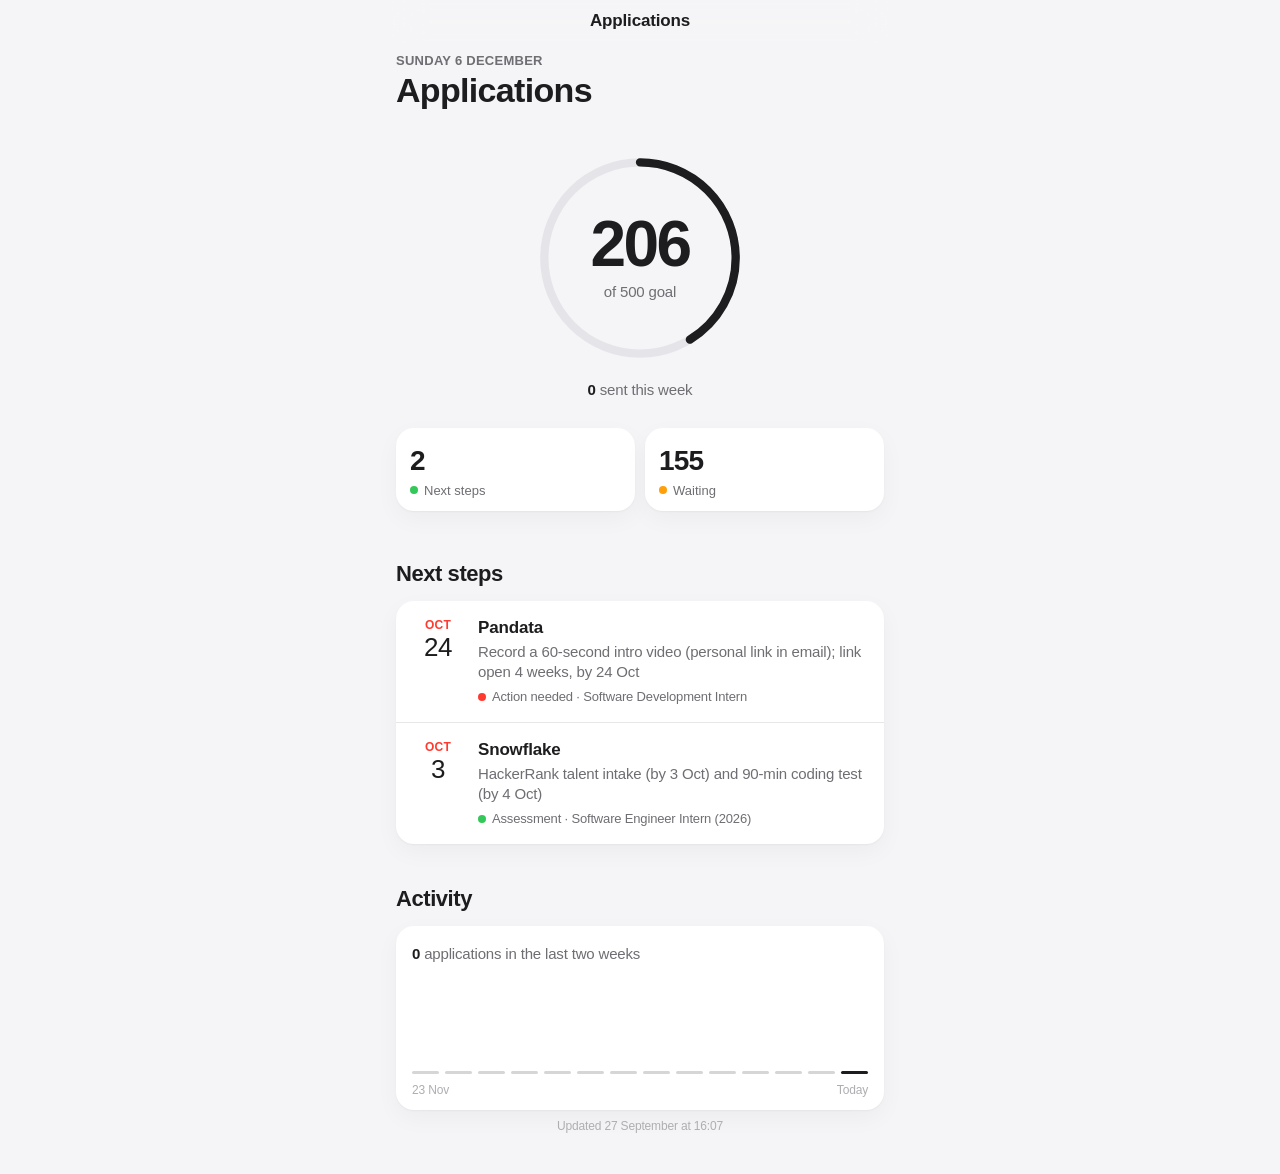
==== commit 89864025: "Add files via upload Signed-off-by: Enes Sejdini <enessejdin111@gmail.com>" ====
--- a/apps-7q2m/index.html
+++ b/apps-7q2m/index.html
@@ -88,7 +88,7 @@
   .today { color: var(--sub); font-size: 15px; margin-top: 18px; }
   .today b { color: var(--text); font-weight: 600; }
 
-  .stats { display: grid; grid-template-columns: repeat(3, 1fr); gap: 10px; margin: 28px 0 0; }
+  .stats { display: grid; grid-template-columns: repeat(2, 1fr); gap: 10px; margin: 28px 0 0; }
   .stat { background: var(--card); border-radius: 18px; padding: 14px 14px 12px; box-shadow: var(--shadow); text-align: left; border: 0; font: inherit; color: inherit; cursor: pointer; }
   .stat .n { font-size: 28px; font-weight: 600; letter-spacing: -0.03em; font-variant-numeric: tabular-nums; }
   .stat .l { font-size: 13px; color: var(--sub); margin-top: 2px; display: flex; align-items: center; gap: 6px; }
@@ -146,7 +146,7 @@
   footer { text-align: center; color: var(--faint); font-size: 12px; margin-top: 8px; }
 
   @media (min-width: 900px) { .app { max-width: 520px; } }
-  #seg { scroll-margin-top: 64px; }
+  #nextH { scroll-margin-top: 64px; }
   .moreBtn { display: block; width: 100%; margin-top: 12px; font: inherit; font-size: 17px; color: var(--accent); background: var(--card); border: 0; border-radius: 14px; padding: 13px; cursor: pointer; box-shadow: var(--shadow); }
   @media (prefers-reduced-motion: reduce) { * { transition: none !important; } }
 </style>
@@ -173,8 +173,8 @@
     <div class="stats" id="stats"></div>
   </section>
 
-  <h2 id="nextH" hidden>Up next</h2>
-  <div class="card" id="next" hidden></div>
+  <h2 id="nextH">Next steps</h2>
+  <div class="card" id="next"></div>
 
   <h2>Activity</h2>
   <div class="card chart">
@@ -182,20 +182,6 @@
     <div class="bars" id="bars"></div>
     <div class="axis"><span id="a0"></span><span>Today</span></div>
   </div>
-
-  <h2>All applications</h2>
-  <div class="seg" id="seg" role="group" aria-label="Filter">
-    <button data-f="all" aria-pressed="true">All</button>
-    <button data-f="Waiting" aria-pressed="false">Waiting</button>
-    <button data-f="open" aria-pressed="false">Next steps</button>
-    <button data-f="Rejected" aria-pressed="false">Closed</button>
-  </div>
-  <div class="search">
-    <svg viewBox="0 0 16 16" aria-hidden="true"><path d="M6.8 1.5a5.3 5.3 0 1 0 3.2 9.5l3.4 3.4a.8.8 0 1 0 1.1-1.1L11.1 10A5.3 5.3 0 0 0 6.8 1.5Zm0 1.6a3.7 3.7 0 1 1 0 7.4 3.7 3.7 0 0 1 0-7.4Z"/></svg>
-    <input type="search" id="q" placeholder="Search" aria-label="Search company or role" autocomplete="off">
-  </div>
-  <div id="list"></div>
-  <div class="count" id="count"></div>
 
   <footer id="updated">&nbsp;</footer>
 </div>
@@ -236,12 +222,12 @@
     var w = r.filter(function (x) { var d = parse(x.date); return d && (now - d) / 864e5 < 7; }).length;
     $("today").innerHTML = t ? "<b>" + t + "</b> sent today · <b>" + w + "</b> this week" : "<b>" + w + "</b> sent this week";
     var open = r.filter(isOpen).length;
-    var s = [["Waiting", c.Waiting || 0, "Waiting", "Waiting"], ["Next steps", open, "Assessment", "open"], ["Closed", c.Rejected || 0, "Rejected", "Rejected"]];
+    var s = [["Next steps", open, "Assessment", "open"], ["Waiting", c.Waiting || 0, "Waiting", "Waiting"]];
     $("stats").innerHTML = s.map(function (i) {
       return '<button class="stat" data-go="' + i[3] + '"><div class="n">' + i[1] + '</div><div class="l"><span class="dot ' + i[2] + '"></span>' + i[0] + "</div></button>";
     }).join("");
     document.querySelectorAll(".stat").forEach(function (b) {
-      b.addEventListener("click", function () { setFilter(b.getAttribute("data-go")); $("seg").scrollIntoView({ behavior: "smooth", block: "start" }); });
+      b.addEventListener("click", function () { $("nextH").scrollIntoView({ behavior: "smooth", block: "start" }); });
     });
   }
 
@@ -253,8 +239,7 @@
 
   function next() {
     var n = data.rows.filter(isOpen);
-    if (!n.length) return;
-    $("nextH").hidden = false; $("next").hidden = false;
+    if (!n.length) { $("next").innerHTML = '<div class="empty">No next steps right now</div>'; return; }
     $("next").innerHTML = n.map(function (x) {
       var d = dueFrom(x);
       return '<div class="next"><div class="when"><div class="m">' + esc(d.m) + '</div><div class="d">' + esc(d.d) + "</div></div>" +
@@ -280,63 +265,14 @@
     $("cap").innerHTML = "<b>" + tot + "</b> applications in the last two weeks";
   }
 
-  function dayLabel(k) {
-    if (k === todayIso) return "Today";
-    if (k === yIso) return "Yesterday";
-    var d = parse(k); return d ? d.toLocaleDateString("en-GB", { weekday: "long", day: "numeric", month: "long" }) : k;
-  }
-
-  function list() {
-    var q = $("q").value.trim().toLowerCase();
-    var r = data.rows.filter(function (x) {
-      if (filter === "open" && !isOpen(x)) return false;
-      if (filter === "Waiting" && x.state !== "Waiting") return false;
-      if (filter === "Rejected" && x.state !== "Rejected") return false;
-      return !q || (x.company + " " + x.role + " " + (x.note || "")).toLowerCase().indexOf(q) > -1;
-    }).sort(function (a, b) { return a.date < b.date ? 1 : a.date > b.date ? -1 : a.company.localeCompare(b.company); });
-
-    var total = r.length, perDay = {};
-    r.forEach(function (x) { perDay[x.date] = (perDay[x.date] || 0) + 1; });
-    r = r.slice(0, limit);
-    var groups = [], cur = null;
-    r.forEach(function (x) { if (!cur || cur.k !== x.date) { cur = { k: x.date, items: [] }; groups.push(cur); } cur.items.push(x); });
-
-    $("list").innerHTML = r.length ? groups.map(function (g) {
-      return '<div class="day"><span>' + esc(dayLabel(g.k)) + "</span><span>" + perDay[g.k] + '</span></div><div class="card">' +
-        g.items.map(function (x) {
-          var method = x.method === "(outside tracker)" ? "Not in tracker" : x.method;
-          return '<button class="row"><div class="top"><span class="c">' + esc(x.company) + '</span><span class="dot ' + esc(cls(x.state)) + '" aria-label="' + esc(label(x.state)) + '"></span></div>' +
-            '<div class="r">' + esc(x.role) + '</div><div class="more">' +
-            '<div class="kv"><span>Status</span><span>' + esc(label(x.state)) + "</span></div>" +
-            '<div class="kv"><span>Applied</span><span>' + esc(short(x.date)) + "</span></div>" +
-            (x.last && x.last >= x.date ? '<div class="kv"><span>Last update</span><span>' + esc(short(x.last)) + "</span></div>" : "") +
-            '<div class="kv"><span>Channel</span><span>' + esc(method) + "</span></div>" +
-            (x.note ? '<div class="note">' + esc(x.note) + "</div>" : "") +
-            "</div></button>";
-        }).join("") + "</div>";
-    }).join("") : '<div class="card empty">No matches</div>';
-    if (total > r.length) $("list").insertAdjacentHTML("beforeend", '<button class="moreBtn" id="more">Show ' + Math.min(30, total - r.length) + ' more</button>');
-    $("count").textContent = total === data.rows.length ? total + " applications" : total + " of " + data.rows.length;
-    var mb = $("more"); if (mb) mb.addEventListener("click", function () { limit += 30; list(); });
-    document.querySelectorAll(".row").forEach(function (b) { b.addEventListener("click", function () { b.classList.toggle("open"); }); });
-  }
-
-  function setFilter(f) {
-    filter = f; limit = 30;
-    document.querySelectorAll("#seg button").forEach(function (o) { o.setAttribute("aria-pressed", String(o.getAttribute("data-f") === f)); });
-    list();
-  }
-  document.querySelectorAll("#seg button").forEach(function (b) { b.addEventListener("click", function () { setFilter(b.getAttribute("data-f")); }); });
-  $("q").addEventListener("input", function () { limit = 30; list(); });
-
   var nav = $("nav"), h1 = document.querySelector("h1");
   window.addEventListener("scroll", function () { nav.classList.toggle("on", h1.getBoundingClientRect().bottom < nav.offsetHeight); }, { passive: true });
 
   fetch("data.json", { cache: "no-store" }).then(function (r) { return r.json(); }).then(function (d) {
-    data = d; hero(); next(); chart(); list();
+    data = d; hero(); next(); chart();
     var g = new Date(d.generated);
     $("updated").textContent = "Updated " + g.toLocaleString("en-GB", { day: "numeric", month: "long", hour: "2-digit", minute: "2-digit" });
-  }).catch(function () { $("list").innerHTML = '<div class="card empty">Could not load data</div>'; });
+  }).catch(function () { $("next").innerHTML = '<div class="empty">Could not load data</div>'; });
 })();
 </script>
 </body>
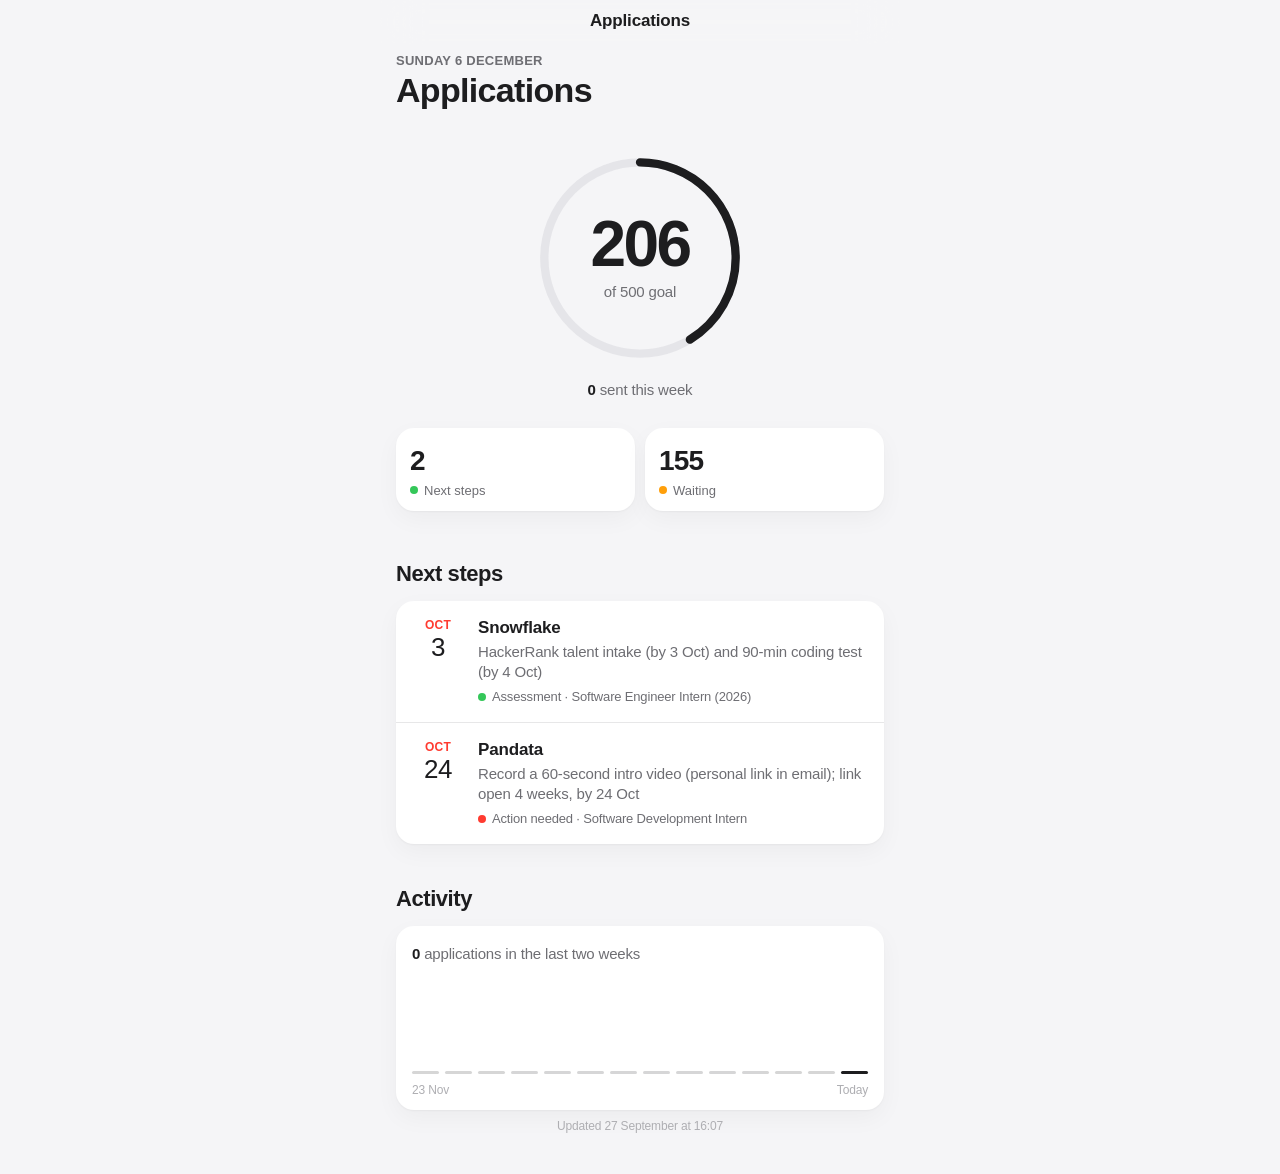
==== commit aa19ef7b: "Add files via upload Signed-off-by: Enes Sejdini <enessejdin111@gmail.com>" ====
--- a/apps-7q2m/index.html
+++ b/apps-7q2m/index.html
@@ -240,6 +240,8 @@
   function next() {
     var n = data.rows.filter(isOpen);
     if (!n.length) { $("next").innerHTML = '<div class="empty">No next steps right now</div>'; return; }
+    var mi = function (x) { var d = dueFrom(x); return M.indexOf(d.m) * 100 + (+d.d || 0); };
+    n.sort(function (a, b) { return mi(a) - mi(b); });
     $("next").innerHTML = n.map(function (x) {
       var d = dueFrom(x);
       return '<div class="next"><div class="when"><div class="m">' + esc(d.m) + '</div><div class="d">' + esc(d.d) + "</div></div>" +
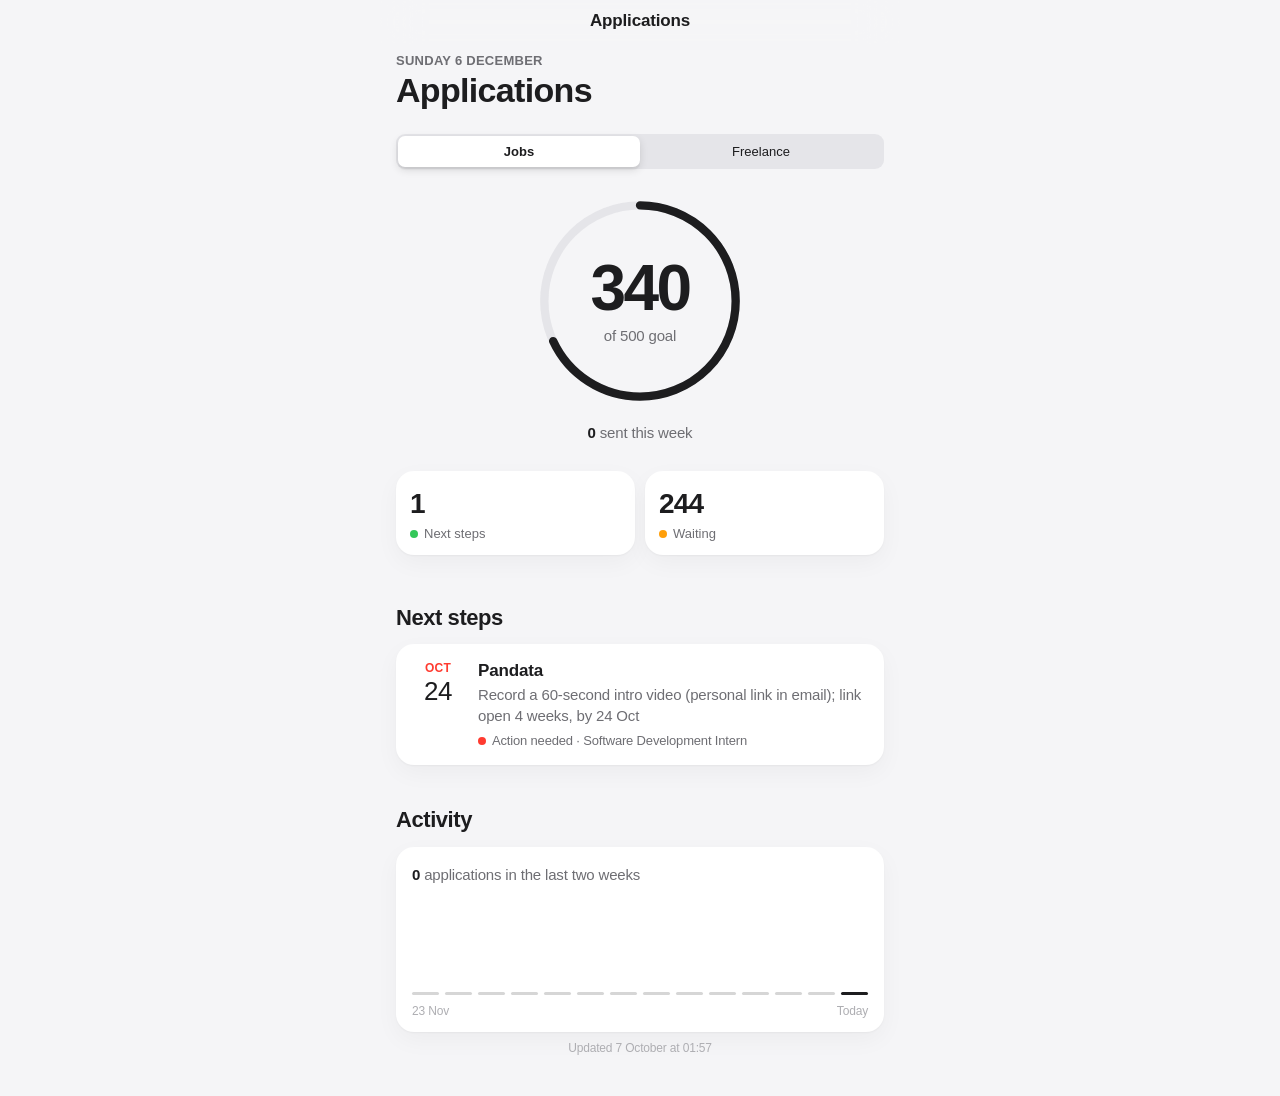
==== commit 3d303d8e: "Add Freelance tab to applications tracker Signed-off-by: Enes Sejdini <enessejdin111@gmail.com>" ====
--- a/apps-7q2m/index.html
+++ b/apps-7q2m/index.html
@@ -148,6 +148,11 @@
   @media (min-width: 900px) { .app { max-width: 520px; } }
   #nextH { scroll-margin-top: 64px; }
   .moreBtn { display: block; width: 100%; margin-top: 12px; font: inherit; font-size: 17px; color: var(--accent); background: var(--card); border: 0; border-radius: 14px; padding: 13px; cursor: pointer; box-shadow: var(--shadow); }
+  .tabs { grid-template-columns: repeat(2, 1fr); margin: 0 0 8px; }
+  [hidden] { display: none !important; }
+  .stats.three { grid-template-columns: repeat(3, 1fr); margin-top: 20px; }
+  .row .meta { color: var(--sub); font-size: 13px; margin-top: 4px; display: flex; align-items: center; gap: 6px; }
+  .kv a { color: var(--accent); text-decoration: none; }
   @media (prefers-reduced-motion: reduce) { * { transition: none !important; } }
 </style>
 </head>
@@ -160,6 +165,12 @@
     <h1>Applications</h1>
   </header>
 
+  <div class="seg tabs" id="tabs" role="tablist">
+    <button type="button" data-v="jobs" aria-pressed="true">Jobs</button>
+    <button type="button" data-v="fl" aria-pressed="false">Freelance</button>
+  </div>
+
+  <div id="jobsView">
   <section class="hero">
     <div class="ring">
       <svg viewBox="0 0 200 200" aria-hidden="true">
@@ -181,6 +192,14 @@
     <div class="cap" id="cap">&nbsp;</div>
     <div class="bars" id="bars"></div>
     <div class="axis"><span id="a0"></span><span>Today</span></div>
+  </div>
+  </div>
+
+  <div id="flView" hidden>
+    <div class="stats three" id="flStats"></div>
+    <h2>Proposals</h2>
+    <div class="card" id="flList"><div class="empty">Loading</div></div>
+    <div class="count" id="flCount"></div>
   </div>
 
   <footer id="updated">&nbsp;</footer>
@@ -267,13 +286,54 @@
     $("cap").innerHTML = "<b>" + tot + "</b> applications in the last two weeks";
   }
 
+  var fl = null, view = "jobs", upJobs = "", upFl = "";
+  var stamp = function (s) { var g = new Date(s); return isNaN(g) ? "" : "Updated " + g.toLocaleString("en-GB", { day: "numeric", month: "long", hour: "2-digit", minute: "2-digit" }); };
+  var foot = function () { $("updated").textContent = view === "fl" ? upFl : upJobs; };
+  function flRender() {
+    var pri = function (x) { return x.state === "Action needed" || x.state === "Draft" ? 0 : 1; };
+    var r = fl.rows.slice().sort(function (a, b) { return pri(a) - pri(b) || (a.date < b.date ? 1 : a.date > b.date ? -1 : 0); });
+    var sent = r.filter(function (x) { return x.state !== "Action needed" && x.state !== "Draft"; });
+    var todo = r.filter(function (x) { return x.state === "Action needed" || x.state === "Draft"; });
+    var spent = sent.reduce(function (a, x) { return a + (+x.connects || 0); }, 0);
+    var s = [["Sent", sent.length, "Waiting"], ["To send", todo.length, "Action"], ["Connects used", spent, ""]];
+    $("flStats").innerHTML = s.map(function (i) {
+      return '<div class="stat"><div class="n">' + i[1] + '</div><div class="l">' + (i[2] ? '<span class="dot ' + i[2] + '"></span>' : "") + i[0] + "</div></div>";
+    }).join("");
+    if (!r.length) { $("flList").innerHTML = '<div class="empty">No proposals yet</div>'; return; }
+    $("flList").innerHTML = r.map(function (x) {
+      return '<button type="button" class="row"><div class="top"><span class="c">' + esc(x.client) + '</span></div>' +
+        '<div class="r">' + esc(x.note || "") + '</div>' +
+        '<div class="meta"><span class="dot ' + esc(cls(x.state)) + '"></span>' + esc(x.state) + " · " + esc(short(x.date)) + " · " + esc(x.platform) + "</div>" +
+        '<div class="more">' +
+        '<div class="kv"><span>Pay</span><span>' + esc(x.pay) + "</span></div>" +
+        '<div class="kv"><span>Connects</span><span>' + esc(x.connects) + "</span></div>" +
+        (x.url ? '<div class="kv"><span>Job post</span><span><a href="' + esc(x.url) + '" target="_blank" rel="noopener">Open on ' + esc(x.platform) + "</a></span></div>" : "") +
+        "</div></button>";
+    }).join("");
+    document.querySelectorAll("#flList .row").forEach(function (b) {
+      b.addEventListener("click", function (e) { if (e.target.tagName === "A") return; b.classList.toggle("open"); });
+    });
+    $("flCount").textContent = r.length + " freelance proposals";
+  }
+  function show(v) {
+    document.querySelectorAll("#tabs button").forEach(function (b) { b.setAttribute("aria-pressed", String(b.getAttribute("data-v") === v)); });
+    $("jobsView").hidden = v !== "jobs"; $("flView").hidden = v !== "fl";
+    document.querySelector("h1").textContent = v === "fl" ? "Freelance" : "Applications";
+    document.querySelector("#nav span").textContent = v === "fl" ? "Freelance" : "Applications";
+    view = v; foot();
+    if (history.replaceState) history.replaceState(null, "", v === "fl" ? "#freelance" : location.pathname);
+  }
+  document.querySelectorAll("#tabs button").forEach(function (b) { b.addEventListener("click", function () { show(b.getAttribute("data-v")); }); });
+  if (location.hash === "#freelance") show("fl");
+  fetch("freelance.json", { cache: "no-store" }).then(function (r) { return r.json(); }).then(function (d) { fl = d; upFl = stamp(d.generated); flRender(); foot(); })
+    .catch(function () { $("flList").innerHTML = '<div class="empty">Could not load freelance data</div>'; });
+
   var nav = $("nav"), h1 = document.querySelector("h1");
   window.addEventListener("scroll", function () { nav.classList.toggle("on", h1.getBoundingClientRect().bottom < nav.offsetHeight); }, { passive: true });
 
   fetch("data.json", { cache: "no-store" }).then(function (r) { return r.json(); }).then(function (d) {
     data = d; hero(); next(); chart();
-    var g = new Date(d.generated);
-    $("updated").textContent = "Updated " + g.toLocaleString("en-GB", { day: "numeric", month: "long", hour: "2-digit", minute: "2-digit" });
+    upJobs = stamp(d.generated); foot();
   }).catch(function () { $("next").innerHTML = '<div class="empty">Could not load data</div>'; });
 })();
 </script>
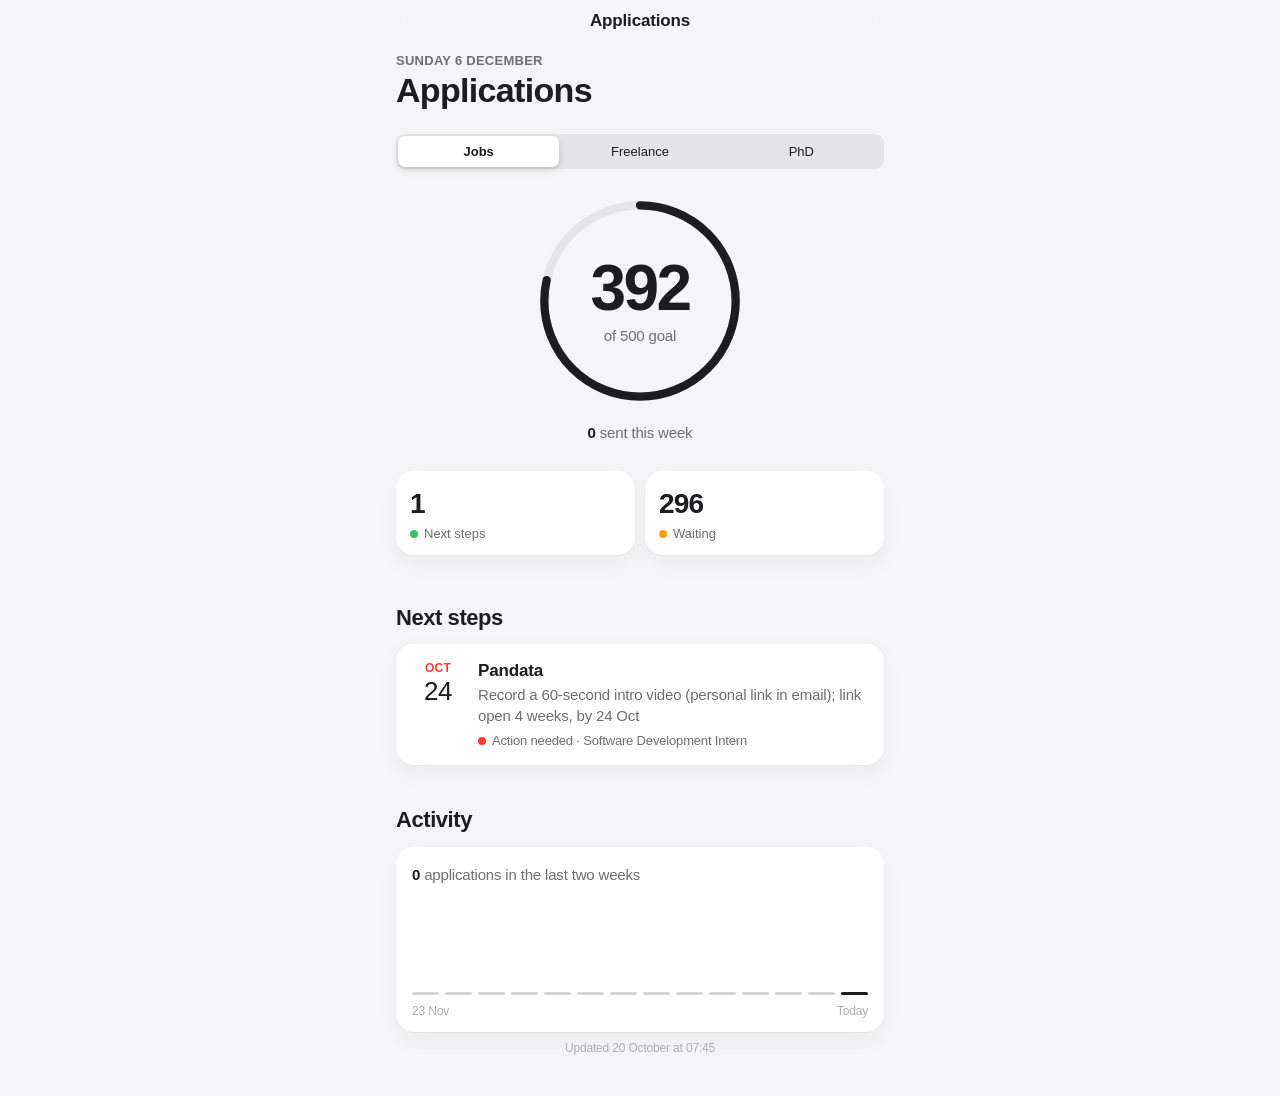
==== commit 8060855f: "Update applications (392) and add PhD tab Signed-off-by: Enes Sejdini <enessejdin111@gmail.com>" ====
--- a/apps-7q2m/index.html
+++ b/apps-7q2m/index.html
@@ -148,7 +148,14 @@
   @media (min-width: 900px) { .app { max-width: 520px; } }
   #nextH { scroll-margin-top: 64px; }
   .moreBtn { display: block; width: 100%; margin-top: 12px; font: inherit; font-size: 17px; color: var(--accent); background: var(--card); border: 0; border-radius: 14px; padding: 13px; cursor: pointer; box-shadow: var(--shadow); }
-  .tabs { grid-template-columns: repeat(2, 1fr); margin: 0 0 8px; }
+  .tabs { grid-template-columns: repeat(3, 1fr); margin: 0 0 8px; }
+  .pill { font-size: 12px; font-weight: 600; padding: 2px 8px; border-radius: 999px; background: var(--fill); color: var(--sub); flex: none; }
+  .pill.Strong { color: var(--go); }
+  .pill.Stretch { color: var(--wait); }
+  .due { font-size: 13px; font-weight: 600; color: var(--sub); flex: none; }
+  .due.soon { color: var(--act); }
+  .phdnote { color: var(--sub); font-size: 15px; margin: 4px 4px 16px; }
+  .open-ad { display: inline-block; margin-top: 10px; color: var(--accent); text-decoration: none; font-weight: 600; }
   [hidden] { display: none !important; }
   .stats.three { grid-template-columns: repeat(3, 1fr); margin-top: 20px; }
   .row .meta { color: var(--sub); font-size: 13px; margin-top: 4px; display: flex; align-items: center; gap: 6px; }
@@ -168,6 +175,7 @@
   <div class="seg tabs" id="tabs" role="tablist">
     <button type="button" data-v="jobs" aria-pressed="true">Jobs</button>
     <button type="button" data-v="fl" aria-pressed="false">Freelance</button>
+    <button type="button" data-v="phd" aria-pressed="false">PhD</button>
   </div>
 
   <div id="jobsView">
@@ -200,6 +208,20 @@
     <h2>Proposals</h2>
     <div class="card" id="flList"><div class="empty">Loading</div></div>
     <div class="count" id="flCount"></div>
+  </div>
+
+  <div id="phdView" hidden>
+    <div class="stats three" id="phdStats"></div>
+    <h2>Potential PhD applications</h2>
+    <div class="phdnote">Full-time / 100% paid positions in Germany. Not applied yet unless marked.</div>
+    <div class="seg" id="phdSeg">
+      <button type="button" data-t="all" aria-pressed="true">All</button>
+      <button type="button" data-t="Strong" aria-pressed="false">Strong</button>
+      <button type="button" data-t="Good" aria-pressed="false">Good</button>
+      <button type="button" data-t="Stretch" aria-pressed="false">Stretch</button>
+    </div>
+    <div class="card" id="phdList"><div class="empty">Loading</div></div>
+    <div class="count" id="phdCount"></div>
   </div>
 
   <footer id="updated">&nbsp;</footer>
@@ -288,7 +310,7 @@
 
   var fl = null, view = "jobs", upJobs = "", upFl = "";
   var stamp = function (s) { var g = new Date(s); return isNaN(g) ? "" : "Updated " + g.toLocaleString("en-GB", { day: "numeric", month: "long", hour: "2-digit", minute: "2-digit" }); };
-  var foot = function () { $("updated").textContent = view === "fl" ? upFl : upJobs; };
+  var foot = function () { $("updated").textContent = view === "fl" ? upFl : view === "phd" ? (typeof upPhd === "string" ? upPhd : "") : upJobs; };
   function flRender() {
     var pri = function (x) { return x.state === "Action needed" || x.state === "Draft" ? 0 : 1; };
     var r = fl.rows.slice().sort(function (a, b) { return pri(a) - pri(b) || (a.date < b.date ? 1 : a.date > b.date ? -1 : 0); });
@@ -315,16 +337,64 @@
     });
     $("flCount").textContent = r.length + " freelance proposals";
   }
+  var phd = null, upPhd = "", tier = "all";
+  function phdRender() {
+    var day = 864e5, t0 = parse(todayIso);
+    var left = function (x) { var d = parse(x.deadline); return d ? Math.round((d - t0) / day) : null; };
+    var r = phd.rows.filter(function (x) { var l = left(x); return l === null || l >= 0; });
+    r.sort(function (a, b) { var la = left(a), lb = left(b); if (la === null && lb === null) return a.n - b.n; if (la === null) return 1; if (lb === null) return -1; return la - lb || a.n - b.n; });
+    var soon = r.filter(function (x) { var l = left(x); return l !== null && l <= 14; }).length;
+    var applied = r.filter(function (x) { return x.state === "Applied"; }).length;
+    var s = [["Positions", r.length, ""], ["Close in 14 days", soon, "Action"], ["Applied", applied, "Waiting"]];
+    $("phdStats").innerHTML = s.map(function (i) {
+      return '<div class="stat"><div class="n">' + i[1] + '</div><div class="l">' + (i[2] ? '<span class="dot ' + i[2] + '"></span>' : "") + i[0] + "</div></div>";
+    }).join("");
+    var v = r.filter(function (x) { return tier === "all" || x.tier === tier; });
+    if (!v.length) { $("phdList").innerHTML = '<div class="empty">Nothing here</div>'; $("phdCount").textContent = ""; return; }
+    $("phdList").innerHTML = v.map(function (x) {
+      var l = left(x), dueTxt = l === null ? x.dtext : l === 0 ? "Today" : l === 1 ? "Tomorrow" : short(x.deadline);
+      return '<div class="row" role="button" tabindex="0"><div class="top"><span class="c">' + esc(x.org) + '</span><span class="due' + (l !== null && l <= 7 ? " soon" : "") + '">' + esc(dueTxt) + "</span></div>" +
+        '<div class="r">' + esc(x.title) + "</div>" +
+        '<div class="meta"><span class="pill ' + esc(x.tier) + '">' + esc(x.tier) + "</span>" + esc(x.city) + " · " + esc(x.pay) + "</div>" +
+        '<div class="more">' +
+        '<div class="kv"><span>Topic</span><span>' + esc(x.topic) + "</span></div>" +
+        '<div class="kv"><span>Pay</span><span>' + esc(x.pay) + "</span></div>" +
+        '<div class="kv"><span>Deadline</span><span>' + esc(x.dtext) + "</span></div>" +
+        '<div class="kv"><span>Documents</span><span>' + esc(x.docs) + "</span></div>" +
+        '<div class="kv"><span>Fit</span><span>' + esc(x.fit) + "</span></div>" +
+        '<div class="kv"><span>Gap</span><span>' + esc(x.gap) + "</span></div>" +
+        '<div class="kv"><span>Status</span><span>' + esc(x.state) + "</span></div>" +
+        '<a class="open-ad" href="' + esc(x.url) + '" target="_blank" rel="noopener">Open the ad</a>' +
+        "</div></div>";
+    }).join("");
+    document.querySelectorAll("#phdList .row").forEach(function (b) {
+      b.addEventListener("click", function (e) { if (e.target.tagName === "A") return; b.classList.toggle("open"); });
+    });
+    $("phdCount").textContent = v.length + (v.length === 1 ? " position" : " positions");
+  }
+  document.querySelectorAll("#phdSeg button").forEach(function (b) {
+    b.addEventListener("click", function () {
+      tier = b.getAttribute("data-t");
+      document.querySelectorAll("#phdSeg button").forEach(function (o) { o.setAttribute("aria-pressed", String(o === b)); });
+      if (phd) phdRender();
+    });
+  });
+  fetch("phd.json", { cache: "no-store" }).then(function (r) { return r.json(); }).then(function (d) { phd = d; upPhd = stamp(d.generated); phdRender(); foot(); })
+    .catch(function () { $("phdList").innerHTML = '<div class="empty">Could not load PhD data</div>'; });
+
+  var TITLES = { jobs: "Applications", fl: "Freelance", phd: "PhD" };
+  var HASH = { jobs: "", fl: "#freelance", phd: "#phd" };
   function show(v) {
     document.querySelectorAll("#tabs button").forEach(function (b) { b.setAttribute("aria-pressed", String(b.getAttribute("data-v") === v)); });
-    $("jobsView").hidden = v !== "jobs"; $("flView").hidden = v !== "fl";
-    document.querySelector("h1").textContent = v === "fl" ? "Freelance" : "Applications";
-    document.querySelector("#nav span").textContent = v === "fl" ? "Freelance" : "Applications";
+    $("jobsView").hidden = v !== "jobs"; $("flView").hidden = v !== "fl"; $("phdView").hidden = v !== "phd";
+    document.querySelector("h1").textContent = TITLES[v];
+    document.querySelector("#nav span").textContent = TITLES[v];
     view = v; foot();
-    if (history.replaceState) history.replaceState(null, "", v === "fl" ? "#freelance" : location.pathname);
+    if (history.replaceState) history.replaceState(null, "", HASH[v] || location.pathname);
   }
   document.querySelectorAll("#tabs button").forEach(function (b) { b.addEventListener("click", function () { show(b.getAttribute("data-v")); }); });
   if (location.hash === "#freelance") show("fl");
+  if (location.hash === "#phd") show("phd");
   fetch("freelance.json", { cache: "no-store" }).then(function (r) { return r.json(); }).then(function (d) { fl = d; upFl = stamp(d.generated); flRender(); foot(); })
     .catch(function () { $("flList").innerHTML = '<div class="empty">Could not load freelance data</div>'; });
 
